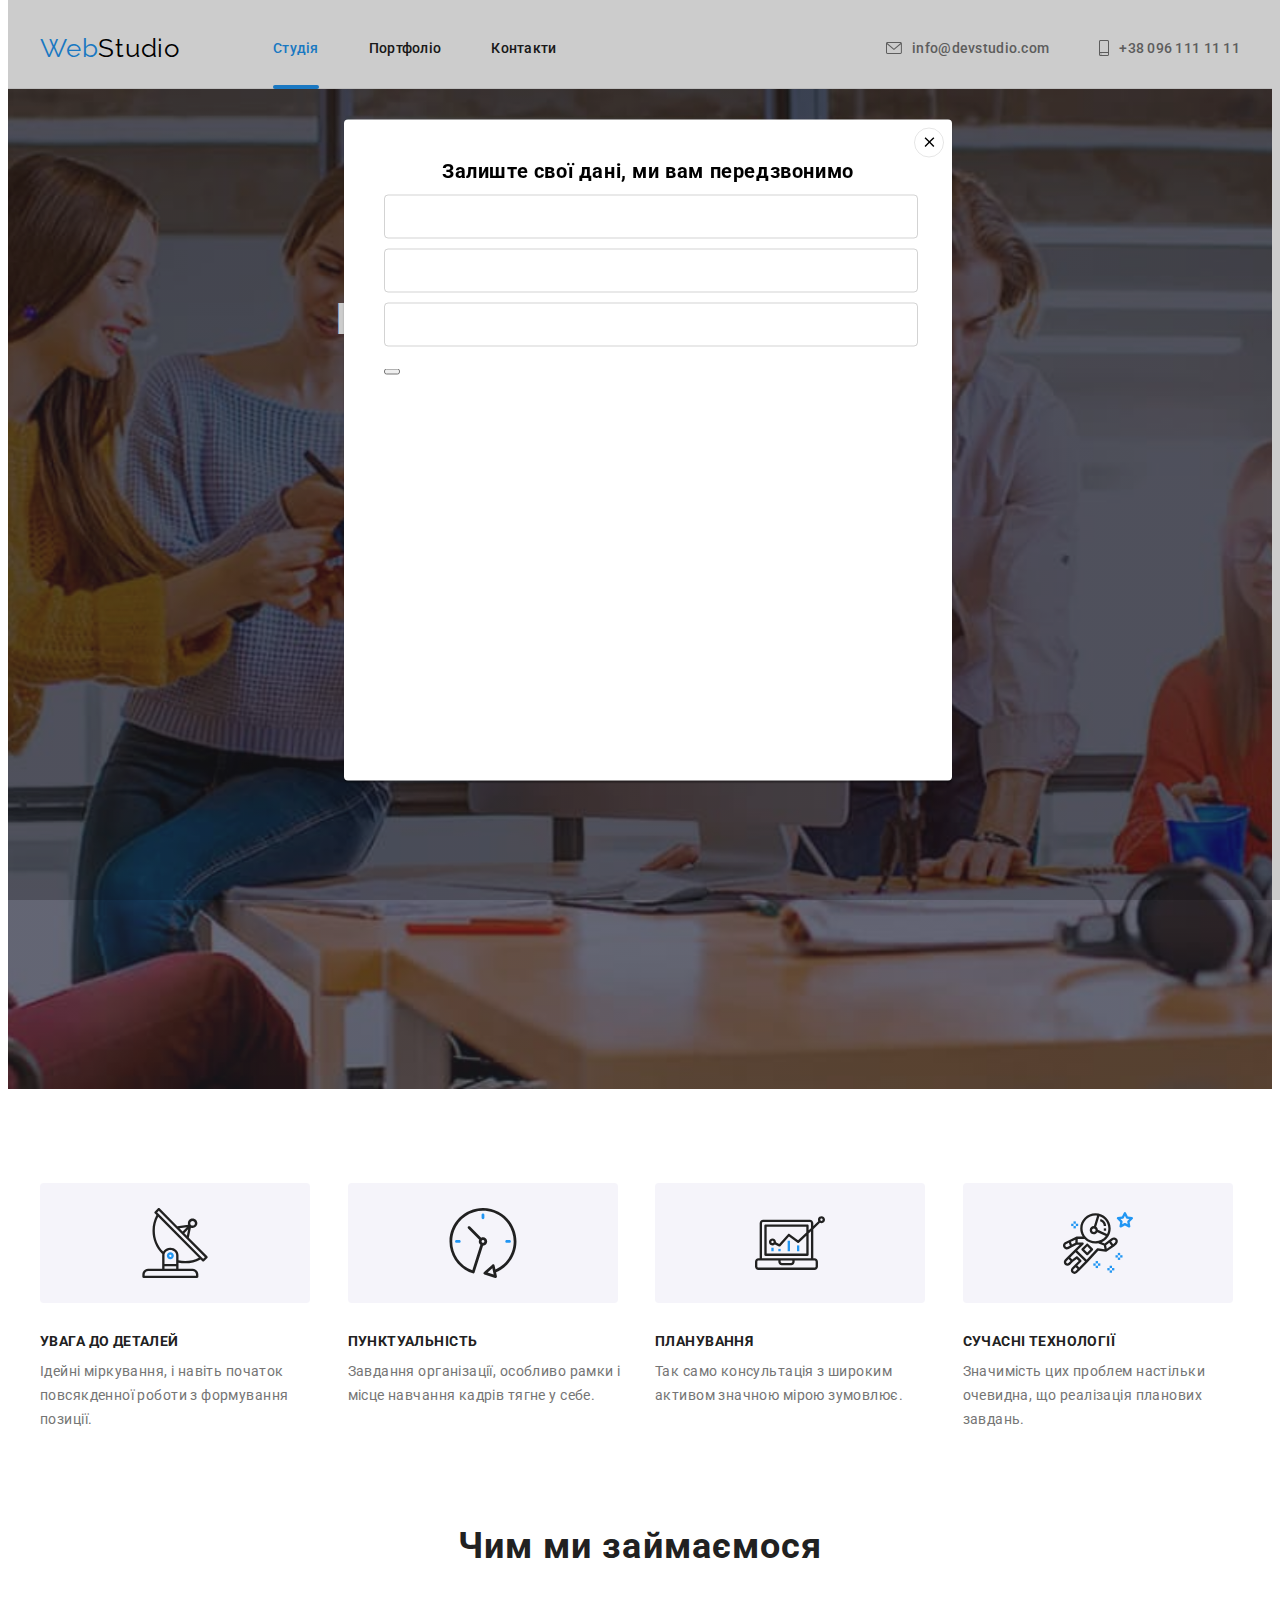
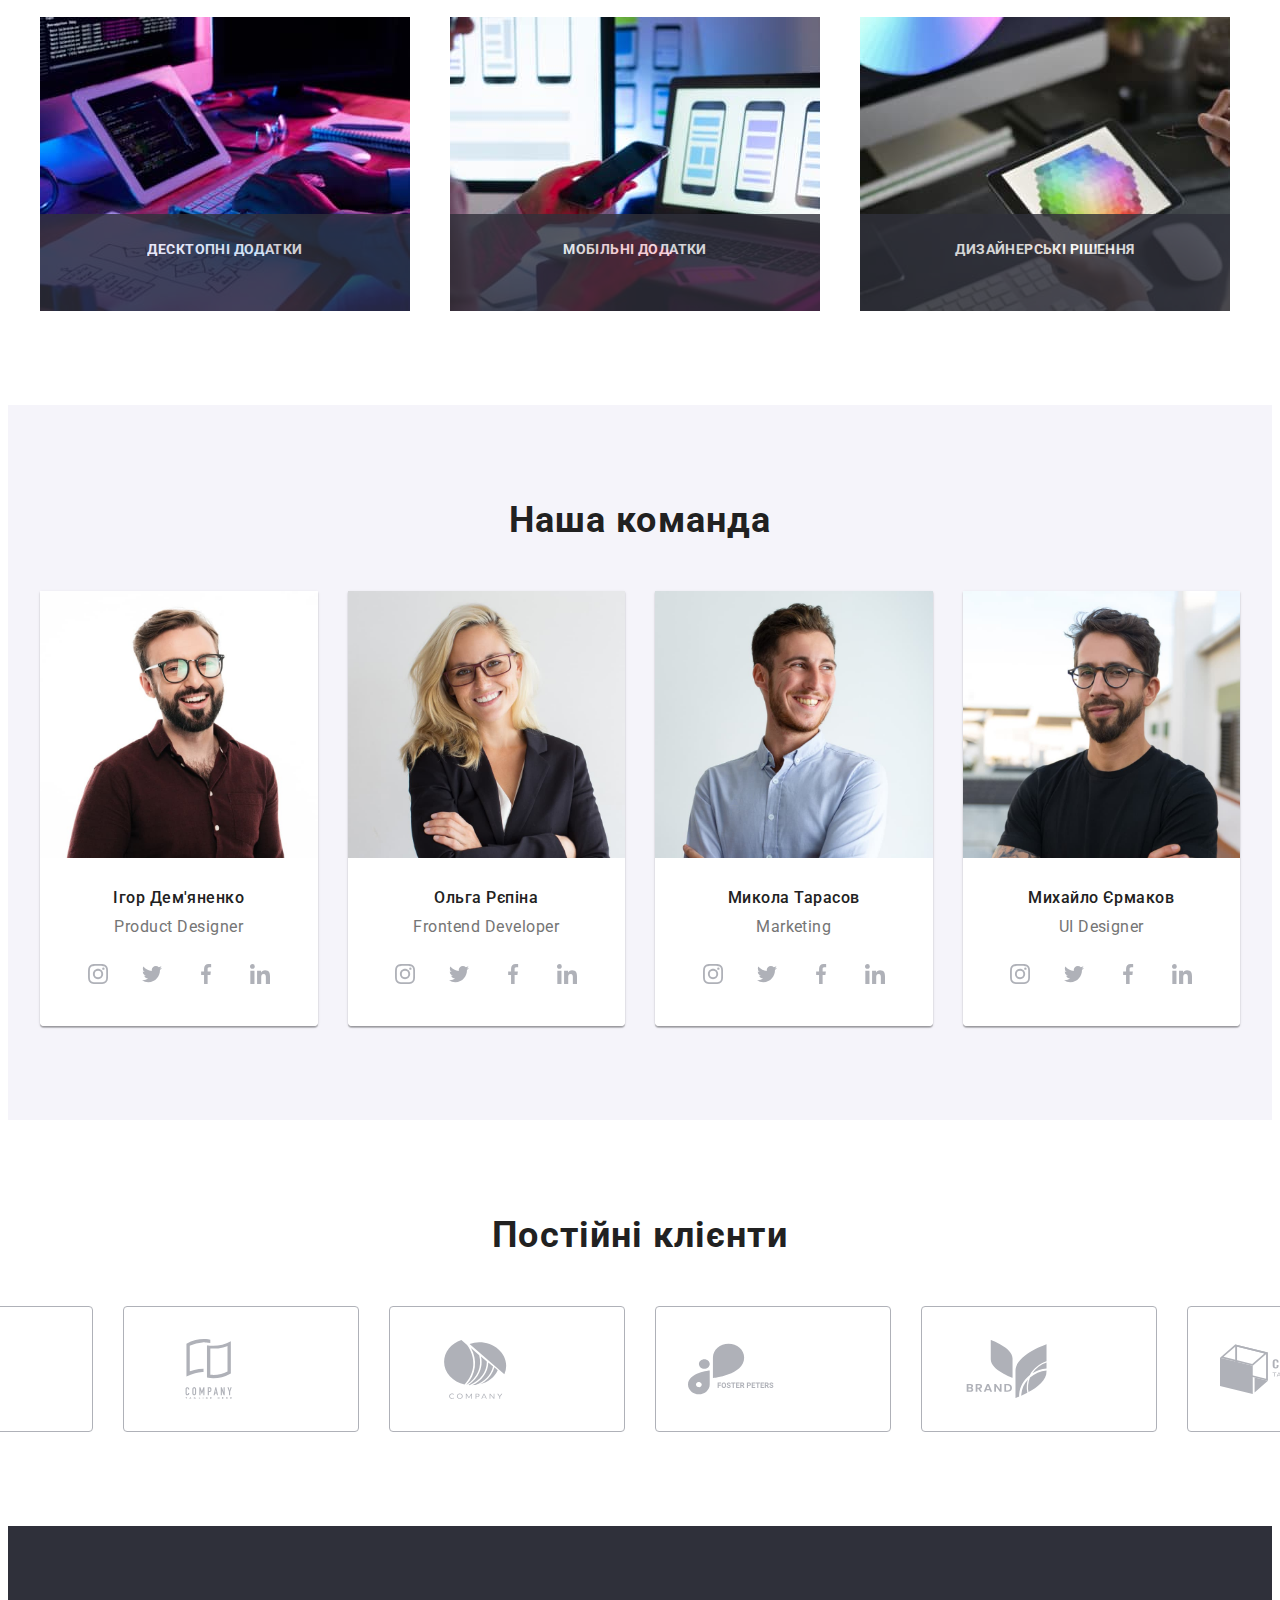
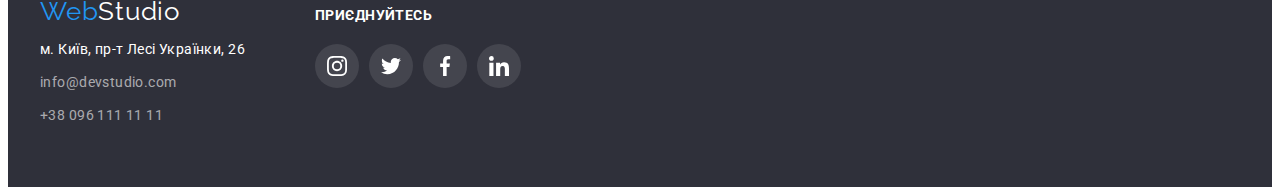
==== index.html @ 06d70146 "Додає іконки в icons.svg" ====
<!DOCTYPE html>
<html lang="uk">
<head>
    <meta charset="UTF-8">
    <meta http-equiv="X-UA-Compatible" content="IE=edge">
    <meta name="viewport" content="width=device-width, initial-scale=1.0">
    <title>goit-markup-hw-01</title>
    <link rel="preconnect" href="https://fonts.googleapis.com">
    <link rel="preconnect" href="https://fonts.gstatic.com" crossorigin>
    <link href="https://fonts.googleapis.com/css2?family=Raleway:wght@700&family=Roboto:wght@400;500;700;900&display=swap"
        rel="stylesheet">
    <link rel="stylesheet" href="https://cdnjs.cloudflare.com/ajax/libs/modern-normalize/1.1.0/modern-normalize.min.css"
        integrity="sha512-wpPYUAdjBVSE4KJnH1VR1HeZfpl1ub8YT/NKx4PuQ5NmX2tKuGu6U/JRp5y+Y8XG2tV+wKQpNHVUX03MfMFn9Q=="
        crossorigin="anonymous" referrerpolicy="no-referrer" />
    <link rel="stylesheet" href="./css/styles.css" />
</head>
<body>
    <header class="header">
        <div class="container header-container">
            <a href="./index.html" class="logo-link link"><span class="web">Web</span>Studio</a>
            <nav class="navigation">
                <ul class="header-nav ul">
                    <li class="header-nav-list">
                        <a href="./index.html" class="nav-link link current">Студія</a></li>
                    <li class="header-nav-list">
                        <a href="./portfolio.html" class="nav-link link ">Портфоліо</a></li>
                    <li class="header-nav-list">
                        <a href="#"class="nav-link link">Контакти</a></li>
                </ul>
            </nav>
                <ul class="header-contacts ul">
                    <li class="header-contacts-list">
                        <a href=" mailto:info@devstudio.com" class="header-mail link">
                            <svg class="icon-mail" width="16" height="12" >
                                <use href="./images/icons.svg#icon-envelope"></use>
                            </svg>
                        info@devstudio.com
                        </a>
                    </li>
                    <li class="header-contacts-list">
                        <a href=" tel:+380961111111" class="header-tel link">
                            <svg class="icon-tel" width="10" height="16">
                                <use href="./images/icons.svg#icon-smartphone"></use>
                            </svg>
                        +38 096 111 11 11
                        </a>
                    </li>
                </ul>
        </div>
    </header>
<main>
    <section class="section hero">
            <div class="container section-container">
                <h1 class="section-title">Ефективні рішення для <br/> вашого бізнесу</h1>
                <button type="button" class="section-btn btn" data-modal-open>Замовити послугу</button>
            </section>
    <section class="about section">
            <div class="container about-container">
                <ul class="about-list ul" >
                    <li  class="about-list-item icon-antena">
                        <h3 class="about-title">УВАГА ДО ДЕТАЛЕЙ</h3>
                        <p class="about-sutitle">Ідейні міркування, і навіть початок повсякденної роботи з формування позиції.</p>
                    </li>
                    <li class="about-list-item icon-clock"> 
                        <h3 class="about-title">ПУНКТУАЛЬНІСТЬ</h3>
                        <p class="about-sutitle">Завдання організації, особливо рамки і місце навчання кадрів тягне у себе.</p>
                    </li>
                    <li class="about-list-item icon-diagrama">
                        <h3 class="about-title">ПЛАНУВАННЯ</h3>
                        <p class="about-sutitle">Так само консультація з широким активом значною мірою зумовлює.</p>
                    </li>
                    <li class="about-list-item icon-astronaut">
                        <h3 class="about-title">СУЧАСНІ ТЕХНОЛОГІЇ</h3>
                        <p class="about-sutitle">Значимість цих проблем настільки очевидна, що реалізація планових завдань.</p>
                    </li>
                </ul>
            </div>
    </section>
    <section class="aside ">
        <div class="container aside-container">
            <h3 class="aside-title">Чим ми займаємося</h3>
            <ul class="aside-list ul">
                <li class="aside-list-item">
                     <div class="work-wrap">
                         <img src="./images/img1.jpg" alt="чоловік набирає код" width="370">
                         <p class="work-text">
                            Десктопні додатки
                         </p>
                     </div>
                </li>
                <li class="aside-list-item">
                    <div class="work-wrap">
                        <img src="./images/img2.jpg" alt="жінка тримає в руках телефон та працює на комп'ютері" width="370">
                        <p class="work-text">
                            Мобільні додатки
                        </p>
                    </div>
                </li>
                <li class="aside-list-item">
                    <div class="work-wrap">
                        <img src="./images/img3.jpg" alt="планшет на якому зображена діаграма" width="370">
                        <p class="work-text">
                            Дизайнерські рішення
                        </p>
                    </div>
                </li>
            </ul>
        </div>
    </section>
    <section class="team section">
        <div class="container team-container">
            <h2 class="aside-title">Наша команда</h2>
            <ul class="team-list ul">
                <li class="team-item">
                    <img src="./images/igor.jpg" alt="чоловік з бородою в окулярах" width="370">
                    <div class="team-project">
                        <h3 class="team-item-title">Ігор Дем'яненко</h3>
                        <p class="team-item-sutitle">Product Designer</p>
                        <ul class="team-social-list">
                            <li class="social-list-item">
                                <a class="social-list-link"  href="#">
                                    <svg class="team-social-icon" width="20" height="20">
                                        <use href="./images/icons.svg#icon-instagram-2"></use>
                                    </svg>
                                </a>
                            </li>
                            <li class="social-list-item">
                                <a class="social-list-link" href="#">
                                    <svg class="team-social-icon" width="20" height="20">
                                        <use href="./images/icons.svg#icon-twitter-1"></use>
                                    </svg>
                                </a>
                            </li>
                            <li class="social-list-item">
                                <a class="social-list-link" href="#">
                                    <svg class="team-social-icon" width="20" height="20">
                                        <use href="./images/icons.svg#icon-facebook-1"></use>
                                    </svg>
                                </a>
                            </li>
                            <li class="social-list-item">
                                <a class="social-list-link" href="#">
                                    <svg class="team-social-icon" width="20" height="20">
                                        <use href="./images/icons.svg#icon-linkedin-1"></use>
                                    </svg>
                                </a>
                            </li>
                        </ul>
                    </div>
                </li>
                <li class="team-item">
                    <img src="./images/olga.jpg" alt="жінка в окулярах" width="370">
                    <div class="team-project">
                        <h3 class="team-item-title">Ольга Рєпіна</h3>
                        <p class="team-item-sutitle">Frontend Developer</p>
                        <ul class="team-social-list">
                            <li class="social-list-item">
                                <a class="social-list-link" href="#">
                                    <svg class="team-social-icon" width="20" height="20">
                                        <use href="./images/icons.svg#icon-instagram-2"></use>
                                    </svg>
                                </a>
                            </li>
                            <li class="social-list-item">
                                <a class="social-list-link" href="#">
                                    <svg class="team-social-icon" width="20" height="20">
                                        <use href="./images/icons.svg#icon-twitter-1"></use>
                                    </svg>
                                </a>
                            </li>
                            <li class="social-list-item">
                                <a class="social-list-link" href="#">
                                    <svg class="team-social-icon" width="20" height="20">
                                        <use href="./images/icons.svg#icon-facebook-1"></use>
                                    </svg>
                                </a>
                            </li>
                            <li class="social-list-item">
                                <a class="social-list-link" href="#">
                                    <svg class="team-social-icon" width="20" height="20">
                                        <use href="./images/icons.svg#icon-linkedin-1"></use>
                                    </svg>
                                </a>
                            </li>
                        </ul>
                    </div>
                </li>
                <li class="team-item">
                    <img src="./images/mykola.jpg" alt="чоловік в світлій рубашці" width="370">
                    <div class="team-project">
                        <h3 class="team-item-title">Микола Тарасов</h3>
                        <p class="team-item-sutitle">Marketing</p>
                        <ul class="team-social-list">
                            <li class="social-list-item">
                                <a class="social-list-link" href="#">
                                    <svg class="team-social-icon" width="20" height="20">
                                        <use href="./images/icons.svg#icon-instagram-2"></use>
                                    </svg>
                                </a>
                            </li>
                            <li class="social-list-item">
                                <a class="social-list-link" href="#">
                                    <svg class="team-social-icon" width="20" height="20">
                                        <use href="./images/icons.svg#icon-twitter-1"></use>
                                    </svg>
                                </a>
                            </li>
                            <li class="social-list-item">
                                <a class="social-list-link" href="#">
                                    <svg class="team-social-icon" width="20" height="20">
                                        <use href="./images/icons.svg#icon-facebook-1"></use>
                                    </svg>
                                </a>
                            </li>
                            <li class="social-list-item">
                                <a class="social-list-link" href="#">
                                    <svg class="team-social-icon" width="20" height="20">
                                        <use href="./images/icons.svg#icon-linkedin-1"></use>
                                    </svg>
                                </a>
                            </li>
                        </ul>
                    </div>
                </li>
                <li class="team-item">
                    <img src="./images/myhailo.jpg" alt="чоловік в темній футболціз бородою в окулярах" width="370">
                    <div class="team-project">
                        <h3 class="team-item-title">Михайло Єрмаков</h3>
                        <p class="team-item-sutitle">UI Designer</p>
                        <ul class="team-social-list">
                            <li class="social-list-item">
                                <a class="social-list-link" href="#">
                                    <svg class="team-social-icon" width="20" height="20">
                                        <use href="./images/icons.svg#icon-instagram-2"></use>
                                    </svg>
                                </a>
                            </li>
                            <li class="social-list-item">
                                <a class="social-list-link" href="#">
                                    <svg class="team-social-icon" width="20" height="20">
                                        <use href="./images/icons.svg#icon-twitter-1"></use>
                                    </svg>
                                </a>
                            </li>
                            <li class="social-list-item">
                                <a class="social-list-link" href="#">
                                    <svg class="team-social-icon" width="20" height="20">
                                        <use href="./images/icons.svg#icon-facebook-1"></use>
                                    </svg>
                                </a>
                            </li>
                            <li class="social-list-item">
                                <a class="social-list-link" href="#">
                                    <svg class="team-social-icon" width="20" height="20">
                                        <use href="./images/icons.svg#icon-linkedin-1"></use>
                                    </svg>
                                </a>
                            </li>
                        </ul>
                    </div>
                </li>
            </ul>
        </div>
    </section>
    <section class="clients section">
        <div class="container clients-container">
            <h2 class="clients-title aside-title">Постійні клієнти</h2>
            <ul class="clients-list ul">
                <li class="clients-list-item">
                    <a class="clients-link" href="#">
                        <svg class="clients-icon" width="106" height="60">
                            <use href="./images/icons.svg#icon-client1"></use>
                        </svg>
                    </a>
                </li>
                <li class="clients-list-item">
                    <a class="clients-link" href="#">
                        <svg class="clients-icon" width="106" height="60">
                            <use href="./images/icons.svg#icon-client2"></use>
                        </svg>
                    </a>
                </li>
                <li class="clients-list-item">
                    <a class="clients-link" href="#">
                        <svg class="clients-icon" width="106" height="60">
                            <use href="./images/icons.svg#icon-client3"></use>
                        </svg>
                    </a>
                </li>
                <li class="clients-list-item">
                    <a class="clients-link" href="#">
                        <svg class="clients-icon" width="106" height="60">
                            <use href="./images/icons.svg#icon-client4"></use>
                        </svg>
                    </a>
                </li>
                <li class="clients-list-item">
                    <a class="clients-link" href="#">
                        <svg class="clients-icon" width="106" height="60">
                            <use href="./images/icons.svg#icon-client5"></use>
                        </svg>
                    </a>
                </li>
                <li class="clients-list-item">
                    <a class="clients-link" href="#">
                        <svg class="clients-icon" width="106" height="60">
                            <use href="./images/icons.svg#icon-client6"></use>
                        </svg>
                    </a>
                </li>
            </ul>
        </div>
    </section>
    </main>
    <footer class="footer ">
        <div class="container">
            <div class="footer-container">
                <a href="./index.html" class="logo-footer-link link"><span class="web">Web</span>Studio</a>
                    <address class="address">
                        <ul class="address-list ul">
                            <li class="address-list-item">
                                <a class="address-link link" href="https://goo.gl/maps/7Ttrmz1NtePC2R1u5" target="_blank" rel="nooper noreffere">м. Київ, пр-т Лесі Українки, 26</a>
                            </li>
                            <li class="address-list-item">
                                <a class="contact-link link" href="mailto:info@devstudio.com">info@devstudio.com</a>
                            </li>
                            <li class="address-list-item">
                                <a class="contact-link link" href="tel:+380961111111">+38 096 111 11 11</a>
                            </li>
                        </ul> 
                    </address> 
            </div>
            <div class="footer-social-container">
                <span class="footer-title">ПРИЄДНУЙТЕСЬ</span>
                <ul class="footer-social-list">
                    <li class="footer-list-item">
                        <a class="footer-social-link" href="#">
                            <svg class="team-social-icon" width="20" height="20">
                                <use href="./images/icons.svg#icon-instagram-2"></use>
                            </svg>
                        </a>
                    </li>
                    <li class="footer-list-item">
                        <a class="footer-social-link" href="#">
                            <svg class="team-social-icon" width="20" height="20">
                                <use href="./images/icons.svg#icon-twitter-1"></use>
                            </svg>
                        </a>
                    </li>
                    <li class="footer-list-item">
                        <a class="footer-social-link" href="#">
                            <svg class="team-social-icon" width="20" height="20">
                                <use href="./images/icons.svg#icon-facebook-1"></use>
                            </svg>
                        </a>
                    </li>
                    <li class="footer-list-item">
                        <a class="footer-social-link" href="#">
                            <svg class="team-social-icon" width="20" height="20">
                                <use href="./images/icons.svg#icon-linkedin-1"></use>
                            </svg>
                        </a>
                    </li>
                </ul>
            </div>
        </div>
    </footer>
    <div class="backdrop "  data-modal>
        <div class="modal"> 
            <button type="button" class="close-dtn btn" data-modal-close>
                <svg class="close-icon" width="18" height="18">
                    <use href="./images/icons.svg#icon-close-black-18dp"></use>
                </svg>
            </button>
            <p class="modal-title">Залиште свої дані, ми вам передзвонимо</p>
            <form action="#" class="modal-form" >
                <input type="text" class="modal-input"/>
                <input type="text" class="modal-input"/>
                <input type="text" class="modal-input"/>
                <button type="submit" ></button>
            </form>
        </div>
    </div>
    <script src="./js/modal.js"></script>
</body>
</html>
---- css/styles.css ----
body{
    font-family: 'Raleway', sans-serif;
    font-family: 'Roboto', sans-serif;
    background-color: var(--white);
    color: var(--main-text-color);
}
:root { 
--main-text-color: #212121;
--secondary-text-color: #757575;
--accent: #2196F3;
--btn-hover:#188CE8;
--white: #ffffff; 
--black: #000000;
--team-section-color:#F5F4FA;
--section-color: #2F303A;
--btn-color: #F5F4FA;
--footer-background-color:#2F303A;
--border-project-color: #EEEEEE;
--border-header:#ECECEC;
--soc-link-team: #AFB1B8;
--aside-bck-color: #2F303A;
--time: 250ms;
--cubic:cubic-bezier(0.4, 0, 0.2, 1);
}

h1,
h2,
h3,
h4,
h5,
h6, 
p{
  margin: 0;
}

ul{
  list-style: none;
  margin: 0;
  padding: 0;
}

address{
  font-style: normal;
}

.container {
width: 1200px;
padding-left: 15px;
padding-right: 15px;
margin: 0 auto;
}

img {
  display: block;
  max-width: 100%;
  height: auto;
}

.section {
  padding: 94px 0;
}

/* studio styles */
/* ------------------------header styles------------------------------ */

.header{
background: var(--white);
border-bottom: 1px solid var(--border-header);
}

.logo-link{
font-family: Raleway;
color: var(--black);
font-size: 26px;
line-height: calc(31/26);
letter-spacing: 0.03em;
margin-right: 93px;
}

.web{
  color: var(--accent);
}

.link{
  text-decoration: none;
}

.btn{
  cursor: pointer;
  font-family: inherit;
  display: block;
  margin: auto;
} 

.header-container{
  display: flex;
  align-items: center;
  height: 80px; 
}

.navigation{
  margin-right: auto;
}


.nav-link.current{
  color: var(--accent);
}

.header-nav, .header-contacts {
  left: 0px;
  top: 0px;
  display: flex;
  gap: 50px;
}

.nav-link  {
  font-weight: 500;
  font-size: 14px;
  line-height: calc(16/14);
  letter-spacing: 0.02em;
  color: var(--main-text-colo);
  position: relative;
  display: block;
  padding: 32px 0;
}

.nav-link.current.link::after{
  display: block;
  content:'';
  position: absolute;
  bottom: -1px;
  left: 0;
  width: 100%;
  height: 4px;
  background-color: var(--accent);
  border-radius: 2px;
}

.header-mail, .header-tel {
  font-weight: 500;
  font-size: 14px;
  line-height: calc(16/14);
  letter-spacing: 0.02em;
  color: var(--secondary-text-color);
  display: flex;
  padding-top: 32px;
  padding-bottom: 32px;
  align-items: center;
  gap: 10px;
  transition: color var(--time) var(--cubic);
}

.icon-mail, .icon-tel{
  fill: currentColor;
}

.nav-link:hover,
.nav-link:focus, 
.header-mail:hover, 
.header-mail:focus, 
.header-tel:hover, 
.header-tel:focus {
  color: var(--accent);
}

/* ------------------------hero styles------------------------------ */


.hero{
height: 600px;
background-color: var(--section-color);
background-image: linear-gradient(
  rgba(47, 48, 58, 0.4),
  rgba(47, 48, 58, 0.4)), 
  url('../images/hero.jpg');
background-repeat: no-repeat;
background-color: #C4C4C4;
background-position: center;
text-align: center;
padding-top: 200px;
padding-bottom: 200px; 
background-size: cover;
max-width: 1600px;
margin-left: auto;
margin-right: auto;
}

.section-title {
  width: 696px;
  margin: 0 auto 30px auto;
  margin-bottom: 30px;
  font-weight: 900;
  font-size: 44px;
  line-height: calc(60/44);
  text-align: center;
  letter-spacing: 0.06em;
  text-transform: uppercase;
  color: var(--white);  
}

.section-btn {
  font-weight: 700;
  font-size: 16px;
  line-height: calc(30/16);
  align-items: center;
  text-align: center;
  letter-spacing: 0.06em;
  background-color: var(--accent);
  border-radius: 4px;
  border: none;
  color: var(--black);
  margin-top: 30px;
  padding: 10px 29px;
  box-shadow: 0px 4px 4px rgba(0, 0, 0, 0.15);
  transition: color var(--time) var(--cubic),
  background-color var(--time) var(--cubic);
}

.section-btn:hover,
.section-btn:focus{
  background-color: var(--btn-hover);
  color: var(--white);
}
/* ------------------------about styles------------------------------ */

.about-container{
  display: flex;
}

.about{
  padding: 94px 0;
}

.about-list{
  display: flex;
  gap: 30px;
}

.about-list-item{
  flex-basis: calc((100% - 90px) / 4);
}

.about-list-item::before{
  display: block;
  content: "";
  width: 270px;
  height: 120px;
  background-size: 70px 70px;
  background-repeat: no-repeat;
  background-position: center;
  background-color: #F5F4FA;
  margin-bottom: 30px;
  border-radius: 4px;
}

.icon-antena::before{
  background-image: url(../images/antena.svg);
}

.icon-clock::before{
  background-image: url(../images/clock.svg);
}

.icon-diagrama::before{
  background-image: url(../images/diagram.svg);
}

.icon-astronaut::before{
  background-image: url(../images/astronaut.svg);
}

.about-title {
  font-size: 14px;
  line-height: calc(16/14);
  letter-spacing: 0.03em;
  text-transform: uppercase;
  color: var(--main-text-color);
  margin-bottom: 10px;
}

.about-sutitle {
  font-size: 14px;
  line-height: calc(24/14);
  letter-spacing: 0.03em;
  color: var(--secondary-text-color);
}

/* ------------------------aside styles------------------------------ */


.aside{
  padding-bottom: 94px;
}

.aside-list{
  display: flex;
  gap: 30px;
}

.aside-list-item{
flex-basis: calc((100% - 30px) / 3);
}

.aside-title {
  font-size: 36px;
  line-height: calc(42/36);
  text-align: center;
  letter-spacing: 0.03em;
  color: var(--main-text-color);
  margin-bottom: 50px;
}

.work-wrap {
  position: relative;
}

.work-text {
font-weight: 700;
font-size: 14px;
line-height: calc(16/14);
text-align: center;
letter-spacing: 0.03em;
text-transform: uppercase;
color: var(--white);
padding-top: 27px;
position: absolute;
position: absolute;
bottom: 0;
left: 0;
width: 370px;
height: 70px;
background-color: var(--aside-bck-color);
opacity: 0.8;
margin: 0;
}

/* ------------------------team styles------------------------------ */

.team {
  background: var(--team-section-color);
}

.team-list{
  display: flex;
  gap: 30px;
}

.team-item{
  flex-basis: calc((100% - 90px) / 4);
  box-shadow: 0px 1px 3px rgba(0, 0, 0, 0.12), 0px 1px 1px rgba(0, 0, 0, 0.14), 0px 2px 1px rgba(0, 0, 0, 0.2);
    border-radius: 0px 0px 4px 4px;
}

.team-project{
  background: var(--white);
  /* box-shadow: 0px 1px 3px rgba(0, 0, 0, 0.12), 0px 1px 1px rgba(0, 0, 0, 0.14), 0px 2px 1px rgba(0, 0, 0, 0.2); */
  border-radius: 0px 0px 4px 4px;
  padding-top: 30px;
  padding-bottom: 30px;
}

.team-item-title {
  font-weight: 500;
  font-size: 16px;
  line-height: calc(19/16);
  text-align: center;
  letter-spacing: 0.03em;
  color: var(--main-text-color);
  margin-bottom: 10px;
}

.team-item-sutitle {
  font-size: 16px;
  line-height: calc(19/16);
  text-align: center;
  letter-spacing: 0.03em;
  color: var(--secondary-text-color);
  margin-bottom: 16px;
}

.team-social-list{
  display: flex;
  justify-content: center;
  gap: 10px;
}

.social-list-item{
  width: 44px;
  height: 44px;
}

.social-list-link{
  display: flex;
  width: 100%;
  height: 100%;
  background-color: var(--white);
  border-radius: 50%;
  align-items: center;
  justify-content: center;
  text-decoration: none;
  color: inherit;
  color: var(--soc-link-team);
  transition: border-color var(--time) var(--cubic),
    color var(--time) var(--cubic);
}

.team-social-icon{
  fill: currentColor; 

}

.social-list-link:hover,
.social-list-link:focus{
  cursor: pointer;
  background-color: var(--accent);
  color: var(--white);
}

/* ------------------------clients styles------------------------------ */


.clients-list {
display: flex;
gap: 30px;
justify-content: center;
}

.clients-list-item {
  flex-basis: calc((100% - 30px) / 6);
}

.clients-link {
  display: flex;
  align-items: center;
  color: #AFB1B8;
  width: 170px;
  height: 92px;
  border: 1px solid #AFB1B8;
  border-radius: 4px;
  padding: 16px 32px;
  transition: border-color var(--time) var(--cubic),
      fill var(--time) var(--cubic);
}

.clients-icon {
  fill: currentColor;
}

.clients-link:hover,
.clients-link:focus{
  border-color: var(--accent);
  color: var(--accent);
}


/* ------------------------footer styles------------------------------ */



.footer {
  background: var(--footer-background-color);
  background: var(--section-color);
  margin: 0 auto;
  padding-top: 60px;
  padding-bottom: 60px;
}

.logo-footer-link{
  font-family: Raleway;
  font-size: 26px;
  line-height: calc(31/16);
  letter-spacing: 0.03em;
  color: var(--white);
  margin-top: 10px;   
  margin-bottom: 20px;
} 


.address-list-item:not(:last-child) {
  margin-bottom: 9px;
}

.address-link{
  font-style: normal;
  font-size: 14px;
  line-height: calc(24/14);
  letter-spacing: 0.03em;
  color: var(--white);
  transition: 
      background-color var(--time) var(--cubic);
}

.contact-link {
  font-size: 14px;
  line-height: calc(24/14);
  letter-spacing: 0.03em;
  color: rgba(255, 255, 255, 0.6);
  font-style: normal;
  transition: background-color var(--time) var(--cubic);
}

.address-link:hover, 
.address-link:focus,
.contact-link:hover,
.contact-link:focus{
  color: var(--accent);
}

.footer .container{
  display: flex;
  align-items: baseline;
}

.footer-social-container{
  margin-left: 70px;
  margin-top: 72;
}

.part-footer {
  display: flex;
}

.footer-title{
  font-weight: 700;
  font-size: 14px;
  line-height: calc(16/14);
  letter-spacing: 0.03em;
  text-transform: uppercase;
  color: var(--white);
  margin-bottom: 20px;
}

.footer-social-list{
  display: flex;
  align-items: center;
  gap: 10px;
  margin-top: 20px;
}

.footer-list-item {
  width: 44px;
  height: 44px;
}

.footer-social-link {
  display: flex;
  width: 100%;
  height: 100%;
  border-radius: 50%;
  background: rgba(255, 255, 255, 0.1);
  align-items: center;
  color: var(--white);
  justify-content: center;
  text-decoration: none;
  transition:
      background-color var(--time) var(--cubic);
}

.team-social-icon {
  fill: currentColor;
}

.footer-social-link:hover,
.footer-social-link:focus{
  background-color: var(--accent);
}

/* profile styles */
/* ------------------------ styles------------------------------ */

.profile{
padding-top: 94px;
padding-bottom: 94px;
margin: 0;
}

.profile-list{
display: flex;
flex-wrap: wrap;
gap: 8px;
padding-bottom: 50px;
align-items: center;
justify-content: center;
}


.visually-hidden {
  position: absolute;
  width: 1px;
  height: 1px;
  margin: -1px;
  border: 0;
  padding: 0;
  white-space: nowrap;
  clip-path: inset(100%);
  clip: rect(0 0 0 0);
  overflow: hidden;
}

.btn-portfolio {
  font-family: inherit;
  font-style: normal;
  font-weight: 500;
  font-size: 16px;
  line-height: calc(26/16);
  text-align: center;
  letter-spacing: 0.03em;
  color: var(--main-text-color);
  background: var(--btn-color);
  border-radius: 4px;
  border: none;
  cursor: pointer;
  padding: 6px 22px;
  transition: color var(--time) var(--cubic),
  box-shadow var(--time) var(--cubic),
  background-color var(--time) var(--cubic);
}

.btn-portfolio.current{
  background-color: var(--accent);
  color: var(--white);
  box-shadow: 0px 3px 1px rgba(0, 0, 0, 0.1), 0px 1px 2px rgba(0, 0, 0, 0.08), 0px 2px 2px rgba(0, 0, 0, 0.12);
}

.btn-portfolio:hover,
.btn-portfolio:focus{
  background: var(--accent);
  color: var(--btn-color);
  box-shadow: 0px 3px 1px rgba(0, 0, 0, 0.1), 0px 1px 2px rgba(0, 0, 0, 0.08), 0px 2px 2px rgba(0, 0, 0, 0.12);
}

.work-link{
box-shadow: 0px 1px 1px rgba(0, 0, 0, 0.12), 0px 4px 4px rgba(0, 0, 0, 0.06), 1px 4px 6px rgba(0, 0, 0, 0.16);
text-decoration: none;
}  

.work-overlay {
  position: relative;
  overflow: hidden;
}

.work-overlay-text {
font-weight: 400;
font-size: 18px;
line-height: calc(28/18);
letter-spacing: 0.03em;
color: var(--white);
position: absolute;
top: 0;
left: 0;
transform: translateY(100%);
transition: transform var(--time) var(--cubic),
opacity var(--time) var(--cubic);
width: 100%;
height: 100%;
padding-top: 63px;
padding-right: 24px;
padding-bottom: 63px;
padding-left: 24px;
margin: 0;
opacity: 0;
background-color: rgba(33, 150, 243, 0.9);
}

.work-link:hover .work-overlay-text {
  transform: translateY(0);
  opacity: 1;
}

/* ------------------------content styles------------------------------ */

.profile{
  padding-bottom: 67px;
}

.content-title {
  font-style: normal;
  font-size: 18px;
  line-height: calc(36/18);
  letter-spacing: 0.06em;
  color: var(--main-text-color);
  margin-bottom: 4px;
}

.content {
  display: flex;
  flex-wrap: wrap;
  gap: 30px;
}

.content-item{
flex-basis: calc((100% - 60px) / 3);
border-bottom: 1px solid var(--border-project-color);
padding: 0;
margin: 0;
transition: box-shadow var(--time) var(--cubic),
background-color var(--time) var(--cubic);
}

.project{
  padding: 20px 24px;
  border: 1px solid var(--border-project-color);
  border-top: 0;
}

.content-subtitle{
  font-size: 16px;
  line-height: calc(30/16);
  letter-spacing: 0.03em;
  color: var(--secondary-text-color);
}

.content-item:hover,
.content-item:focus{
  box-shadow: 0px 1px 1px rgba(0, 0, 0, 0.12), 0px 4px 4px rgba(0, 0, 0, 0.06), 1px 4px 6px rgba(0, 0, 0, 0.16);
}

.backdrop{
  position: fixed;
  width: 100%;
  height: 100%;
  background: rgba(0, 0, 0, 0.2);
  top: 0;
  transition: opacity 1000ms var(--cubic), visibility 1000ms var(--cubic);
}

/* ------------------------modal styles------------------------------ */

.modal{
  width: 528px;
  min-height: 581px;
  background: var(--white);
  box-shadow: 0px 1px 3px rgba(0, 0, 0, 0.12), 0px 1px 1px rgba(0, 0, 0, 0.14), 0px 2px 1px rgba(0, 0, 0, 0.2);
  border-radius: 4px;
  transform: translate(-50%, -50%) scaleX(1);
  top: 50%;
  left: 50%;
  position: absolute;
  transition: transform 1000ms var(--cubic);
  padding: 40px;
}

.backdrop.is-hidden .modal{
  transform: translate(-50%, -50%) scaleX(1.5);
}

.close-dtn{
box-sizing: border-box;
width: 30px;
height: 30px;
background: var(--white);
border: 1px solid rgba(0, 0, 0, 0.1);
border-radius: 50%;
display: flex;
align-items: center;
justify-content: center;
background-color: transparent;
position: absolute;
right: 8px;
top: 8px;
}

.close-icon{
  fill: currentColor;
}

.close-dtn:hover,
.close-dtn:focus{
  color: var(--accent)
}

.is-hidden{
  opacity: 0;
  visibility: hidden;
  pointer-events: none;
}

.modal-title{
    font-weight: 700;
    font-size: 20px;
    line-height: calc(23/20);
    text-align: center;
    letter-spacing: 0.03em;
    color: var(--black); 
    margin-bottom: 12px;
}

.modal-input{
  width: 100%;
  height: 40px;
  border: 1px solid rgba(33, 33, 33, 0.2);
  border-radius: 4px;
  display: block;
  margin-bottom: 10px;
  background-color: transparent;
}
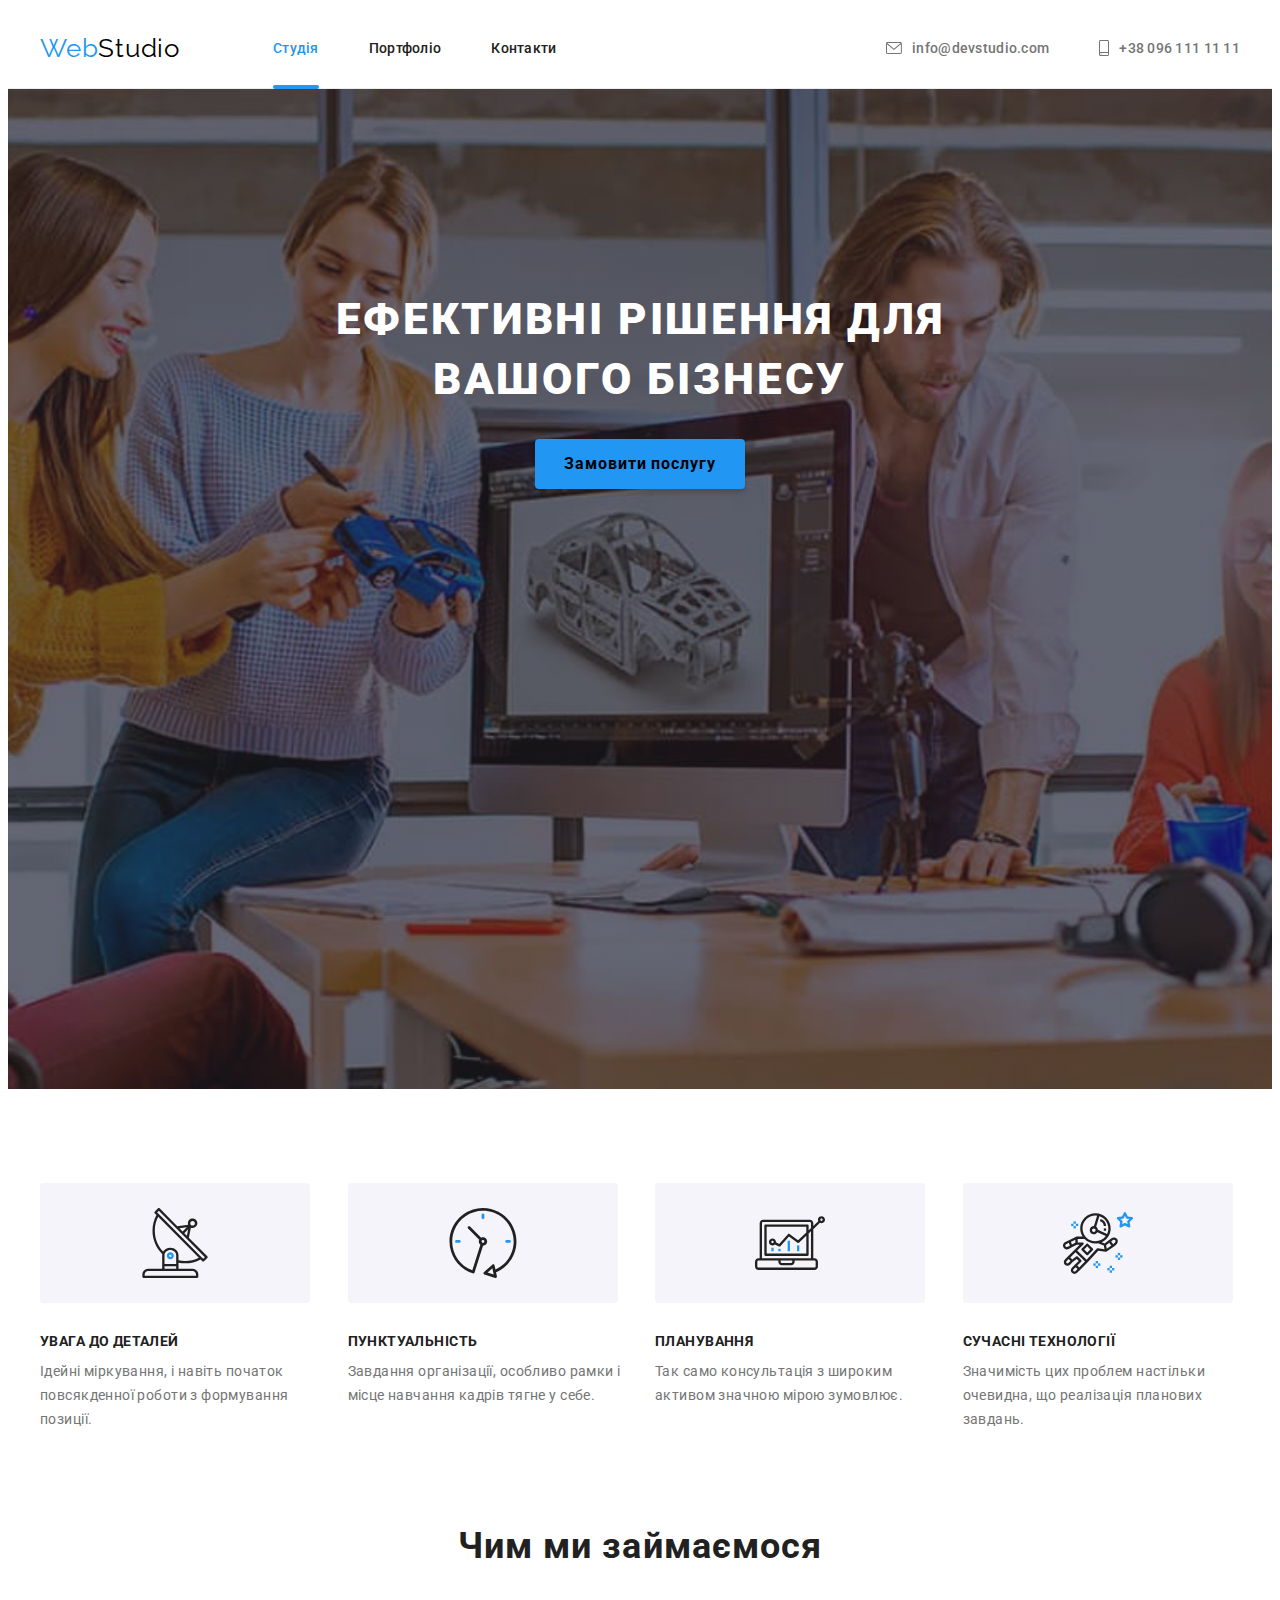
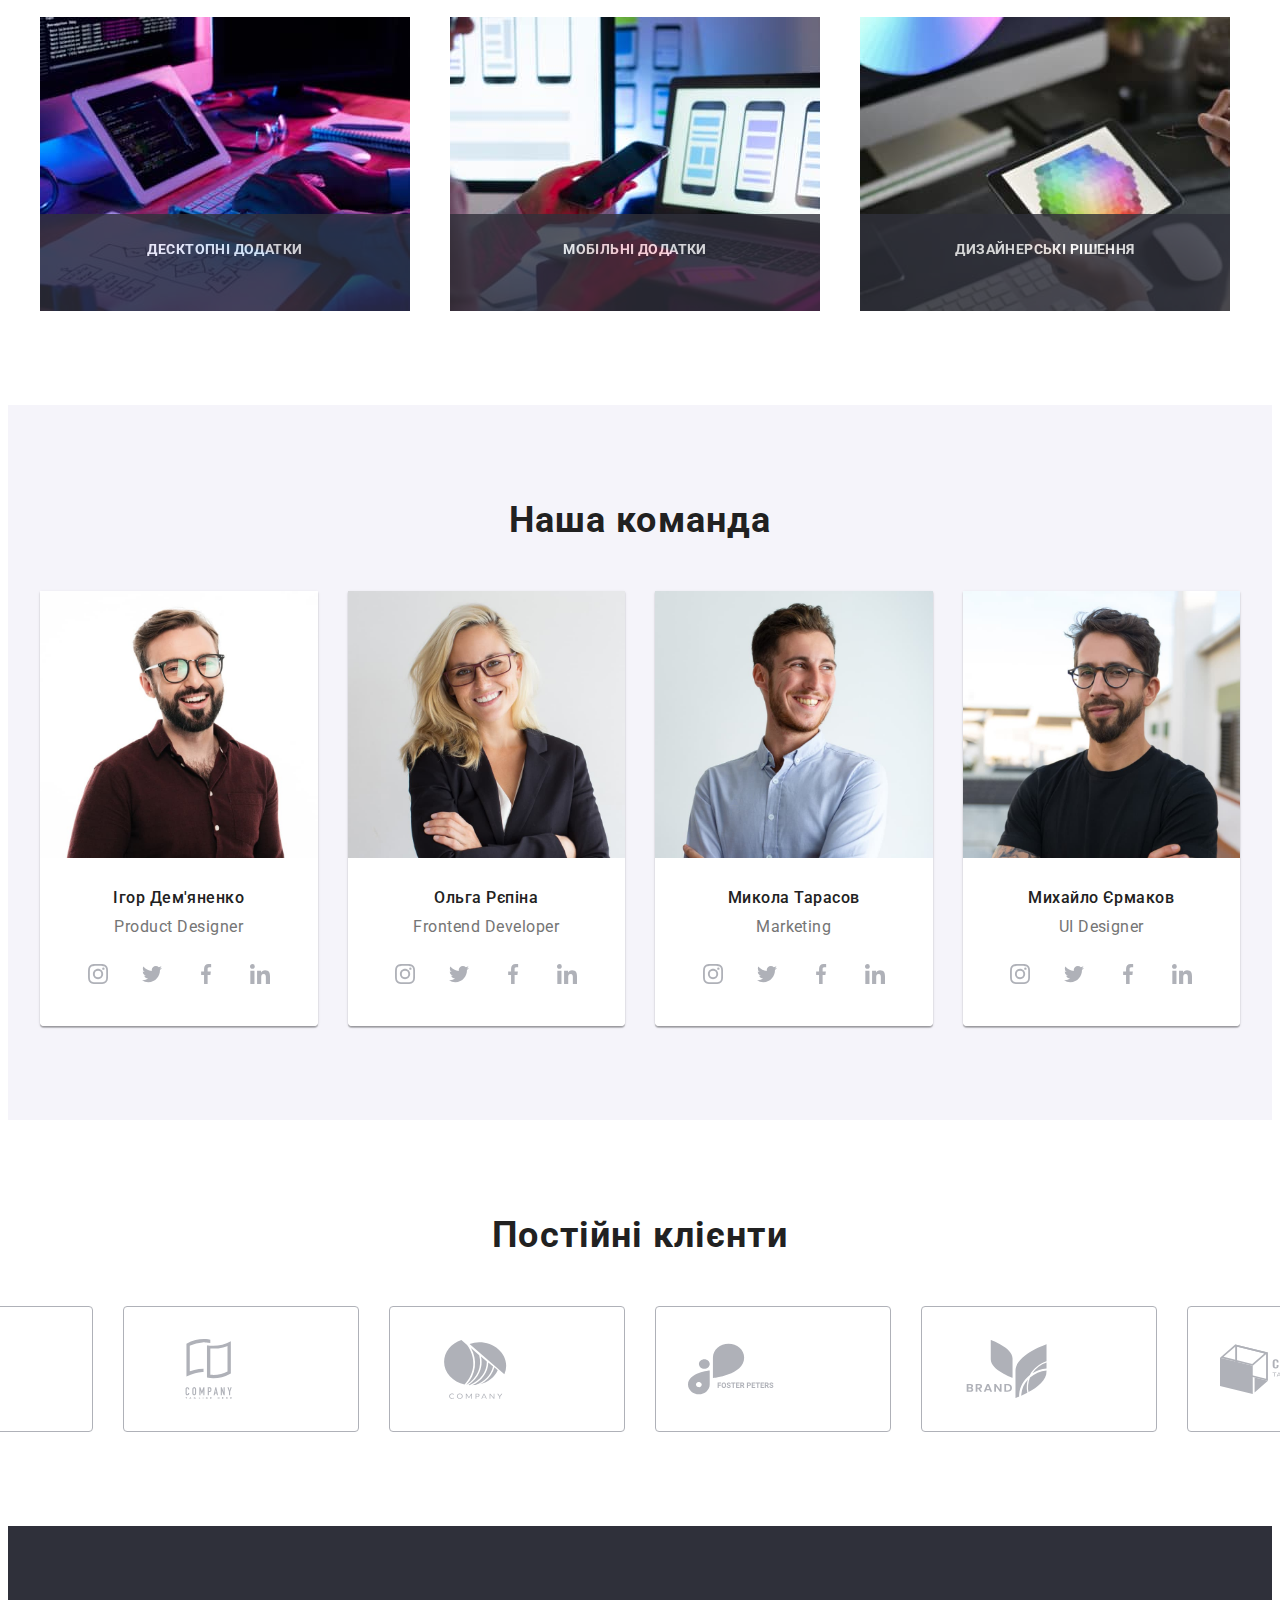
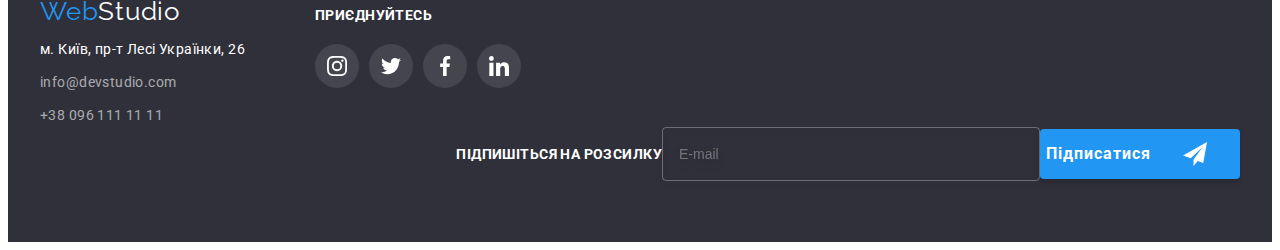
==== commit 707414cf: "Підписатись футор" ====
--- a/index.html
+++ b/index.html
@@ -364,8 +364,26 @@
                 </ul>
             </div>
         </div>
+        <div class="footer-subscribe container">
+            <p class="footer-title">ПІДПИШІТЬСЯ НА РОЗСИЛКУ</p>
+            <form action="#" class="subscribe-form"></form>
+            <label for="user-email"></label>
+            <input 
+                type="email" 
+                name="user-email" 
+                class="footer-input" 
+                required id="user-email" 
+                placeholder="E-mail" 
+            />
+            <div class="subscribe-wrap">
+                <button type="button" class="subscribe btn">Підписатися</button>
+                <svg class="subscribe-icon" width="24" height="24">
+                    <use href="./images/icons.svg#icon-send"></use>
+                </svg>
+            </div>
+        </div>
     </footer>
-    <div class="backdrop "  data-modal>
+    <div class="backdrop is-hidden"  data-modal>
         <div class="modal"> 
             <button type="button" class="close-dtn btn" data-modal-close>
                 <svg class="close-icon" width="18" height="18">
@@ -374,10 +392,63 @@
             </button>
             <p class="modal-title">Залиште свої дані, ми вам передзвонимо</p>
             <form action="#" class="modal-form" >
-                <input type="text" class="modal-input"/>
-                <input type="text" class="modal-input"/>
-                <input type="text" class="modal-input"/>
-                <button type="submit" ></button>
+                <div class="modal-label">
+                    <label class="label-title" for="user-name">Ім'я</label>
+                   <div class="input-wrap">
+                        <input 
+                            type="text" 
+                            name="user-name" 
+                            class="modal-input"
+                            required 
+                            id="user-name" 
+                        />
+                        <svg class="modal-icon" width="12" height="12">
+                            <use href="./images/icons.svg#icon-name"></use>
+                        </svg>
+                   </div>
+                </div>
+                <div class="modal-label">
+                    <label class="label-title" for="user-tel">Телефон</label>
+                    <div class="input-wrap">
+                        <input 
+                            type="tel" 
+                            name="user-tel" 
+                            class="modal-input"
+                            required
+                            id="user-tel" 
+                        />
+                        <svg class="modal-icon" width="12" height="12">
+                            <use href="./images/icons.svg#icon-tel"></use>
+                        </svg>
+                    </div>
+                </div>
+                <div class="modal-label">
+                    <label class="label-title" for="user-mail">Пошта</label>
+                    <div class="input-wrap">
+                        <input 
+                            type="email" 
+                            name="user-mail" 
+                            class="modal-input"
+                            required
+                            id="user-mail" 
+                        />
+                        <svg class="modal-icon" width="12" height="12">
+                            <use href="./images/icons.svg#icon-postsend"></use>
+                        </svg>
+                    </div>
+                </div>
+                <div class="modal-feedback">
+                    <label class="label-title" for="feedback">Коментар</label>
+                    <textarea 
+                        name="feedback" 
+                        id="feedback" 
+                        cols="30" 
+                        rows="10" 
+                        class="feedback" 
+                        placeholder="Введіть текст">
+                    </textarea>
+                </div>
+                <button type="submit" class="send-btn btn">Відправити</button>
             </form>
         </div>
     </div>
--- a/css/styles.css
+++ b/css/styles.css
@@ -515,6 +515,7 @@
 .footer-social-container{
   margin-left: 70px;
   margin-top: 72;
+  margin-right: 93px;
 }
 
 .part-footer {
@@ -564,6 +565,60 @@
 .footer-social-link:hover,
 .footer-social-link:focus{
   background-color: var(--accent);
+}
+
+.footer-subscribe {
+justify-content: flex-end;
+}
+
+.footer-title {}
+
+.subscribe-form {}
+
+.footer-input {
+  width: 358px;
+  height: 50px;
+  border: 1px solid rgba(255, 255, 255, 0.3);
+  filter: drop-shadow(0px 4px 4px rgba(0, 0, 0, 0.15));
+  border-radius: 4px;
+  display: block;
+  background-color: transparent;
+  font-size: 14px;
+  color: var(--black);
+  outline: transparent;
+  padding-left: 16px;
+}
+
+.subscribe-wrap{
+  position: relative;
+  /* padding: 10px 28px; */
+}
+
+.subscribe {
+  font-weight: 700;
+    font-size: 16px;
+    line-height: calc(30/16);
+    display: flex;
+    align-items: center;
+    text-align: center;
+    letter-spacing: 0.06em;
+    color: var(--white);
+    width: 200px;
+    height: 50px;
+    background: var(--accent);
+    box-shadow: 0px 4px 4px rgba(0, 0, 0, 0.15);
+    border-radius: 4px;
+    border: none;
+}
+
+.subscribe-icon {
+  position: absolute;
+  fill: var(--white);
+  right: 5px;
+  top: 50%;
+  transform: translateY(-50%);
+  margin-left: 10px;
+  margin-right: 28px;
 }
 
 /* profile styles */
@@ -776,6 +831,7 @@
   pointer-events: none;
 }
 
+
 .modal-title{
     font-weight: 700;
     font-size: 20px;
@@ -786,12 +842,111 @@
     margin-bottom: 12px;
 }
 
+.modal-label{
+margin-bottom: 10px;
+}
+
+.label-title{
+  width: 22px;
+  height: 14px;
+  font-size: 12px;
+    line-height: 14px;
+    letter-spacing: 0.01em;
+    color: var(--secondary-text-color);
+    margin-bottom: 4px;
+}
+
+.input-wrap{
+  position: relative;
+  /* margin-bottom: 10px; */
+}
+
+.modal-icon{
+  position: absolute;
+  left: 5px;
+  top: 50%;
+  transform: translateY(-50%);
+  margin-left: 11px;
+ fill: currentColor;
+}
+
 .modal-input{
   width: 100%;
   height: 40px;
   border: 1px solid rgba(33, 33, 33, 0.2);
   border-radius: 4px;
   display: block;
-  margin-bottom: 10px;
   background-color: transparent;
-}
+  font-size: 14px;
+  color: var(--black);
+  outline: transparent;
+  padding-left: 42px;
+  transition:
+      color var(--time) var(--cubic),
+      border-color var(--time) var(--cubic);
+}
+
+.modal-input:focus,
+.feedback:focus, .feedback:hover{
+  border-color: var(--accent);
+}
+
+.modal-input:focus + .modal-icon{
+  fill: var(--accent);
+}
+
+.modal-feedback{
+  margin-bottom: 20px;
+}
+
+.feedback{
+  display: block;
+  width: 448px;
+  height: 120px;
+  border: 1px solid rgba(33, 33, 33, 0.2);
+  border-radius: 4px;
+  margin-bottom: 20px;
+  padding: 12px 16px;
+  color: var(--black);
+  font-size: 12px;
+  line-height: calc(14/12);
+  transition:
+      color var(--time) var(--cubic),
+      border-color var(--time) var(--cubic);
+}
+
+.feedback::placeholder{
+    font-size: 12px;
+    line-height: calc(14/12);
+    letter-spacing: 0.01em;
+    color: rgba(117, 117, 117, 0.5);
+}
+
+.send-btn{
+font-weight: 700;
+  font-size: 16px;
+  line-height: calc(30/16);
+  display: flex;
+  align-items: center;
+  text-align: center;
+  letter-spacing: 0.06em;
+  color: var(--white);
+  width: 200px;
+  height: 50px;
+  background: #2196F3;
+  box-shadow: 0px 4px 4px rgba(0, 0, 0, 0.15);
+  border-radius: 4px;
+  border: none;
+  padding: 10px 52px;
+  transition:
+      background-color var(--time) var(--cubic);
+}
+
+.send-btn:hover,
+.send-btn:focus{
+  background: var(--btn-hover);
+    box-shadow: 0px 4px 4px rgba(0, 0, 0, 0.15);
+    border-radius: 4px;
+}
+
+
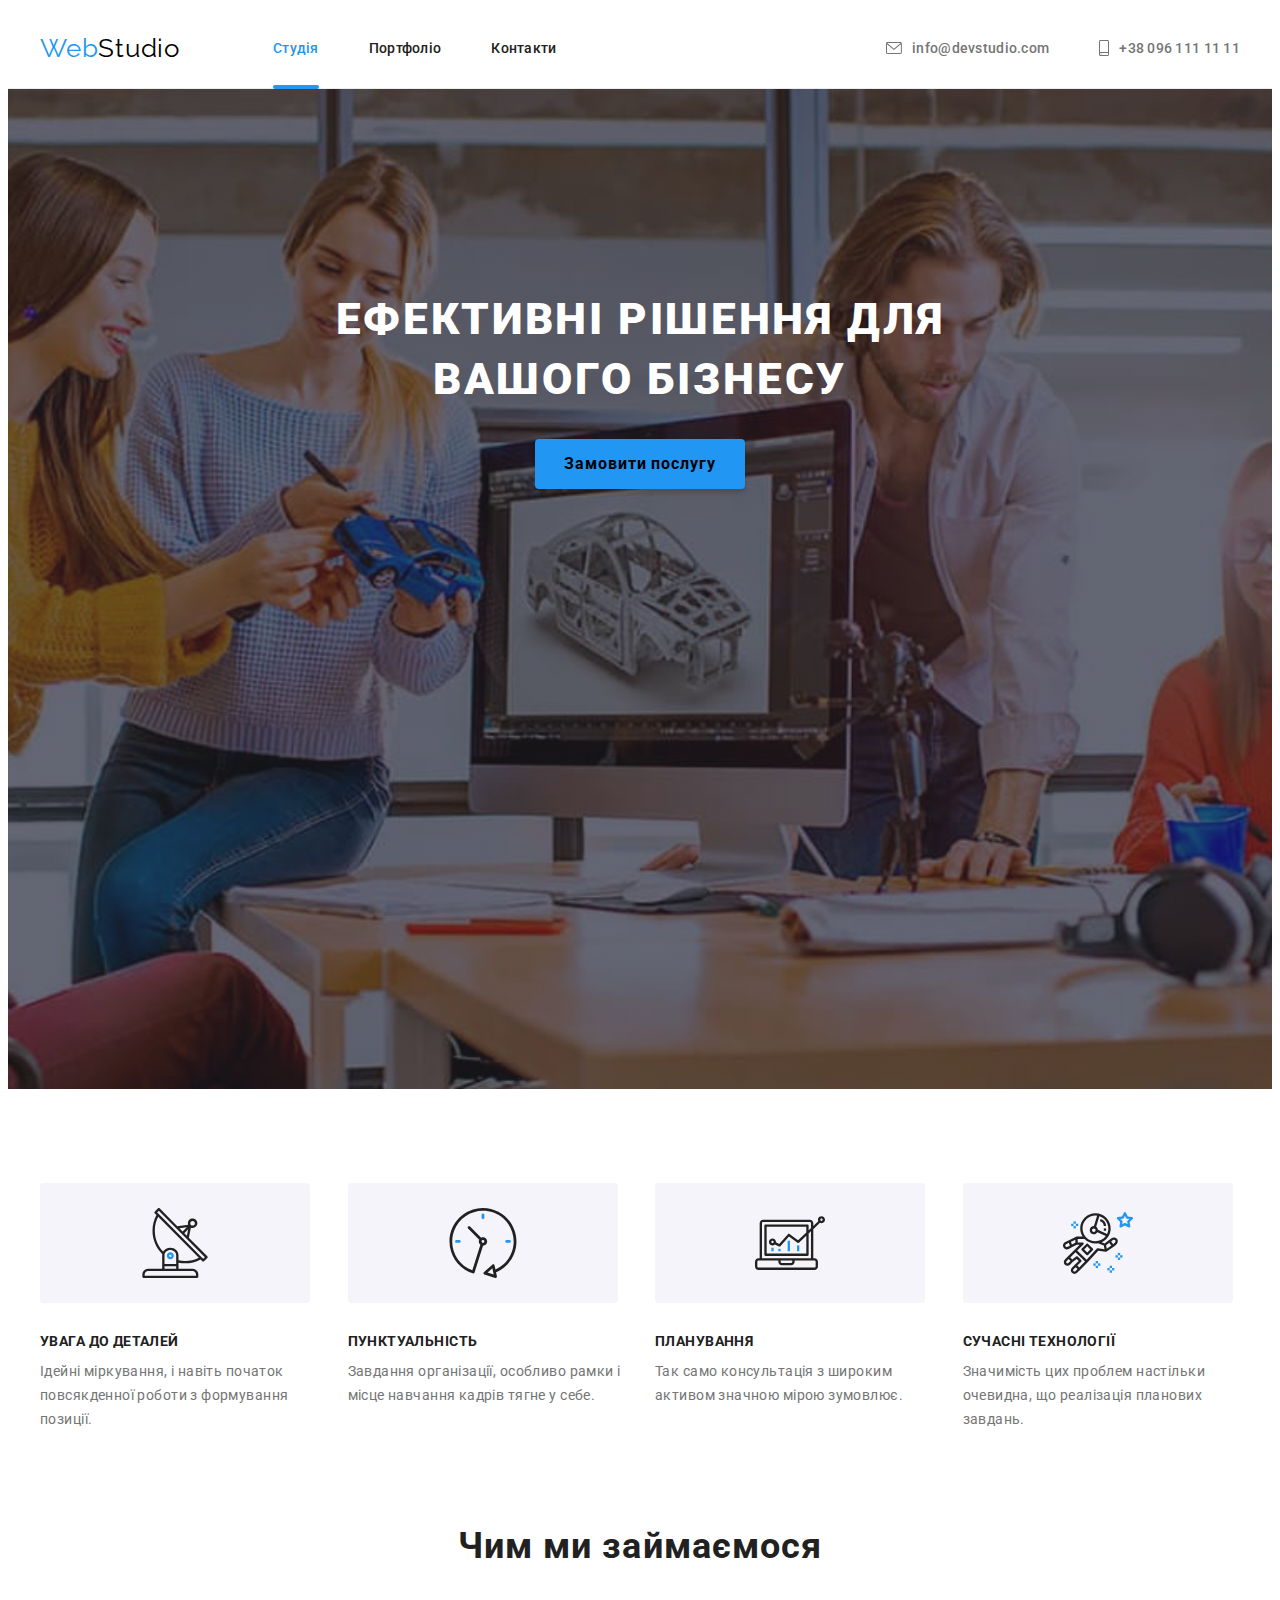
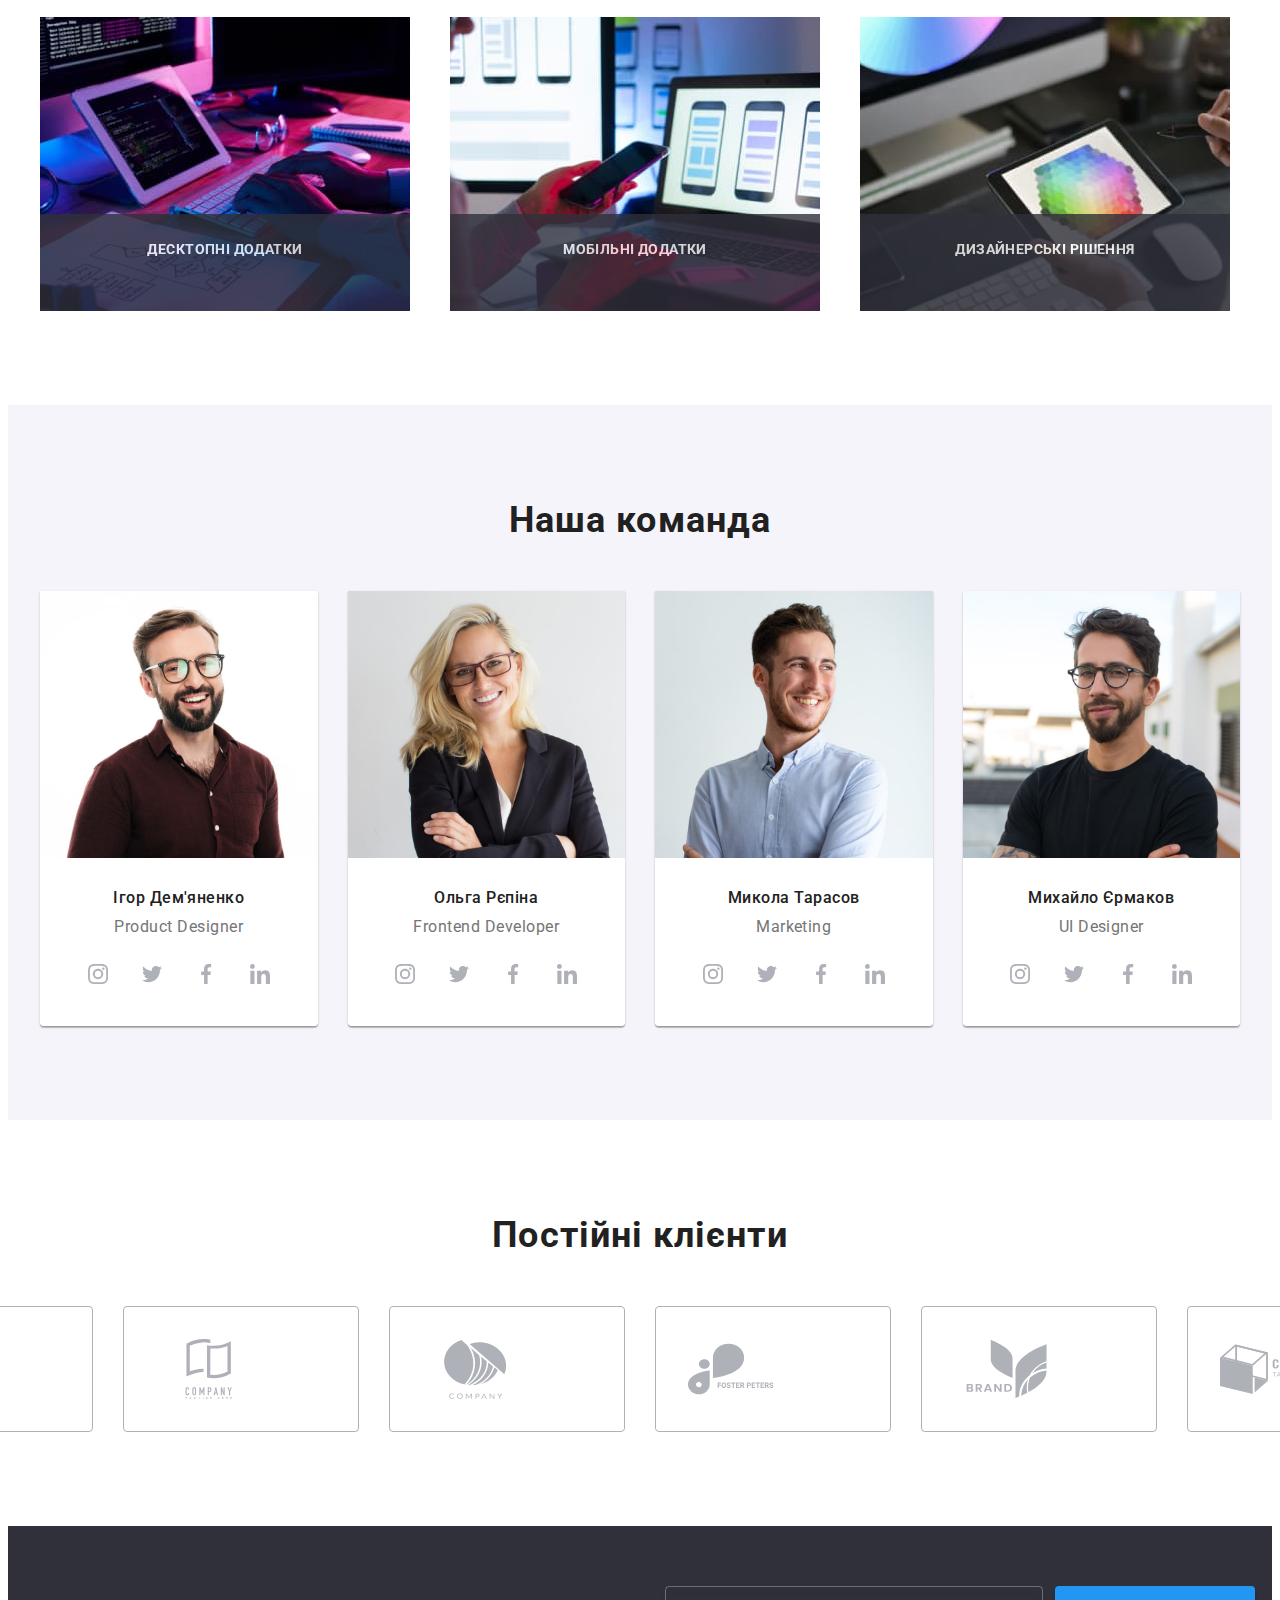
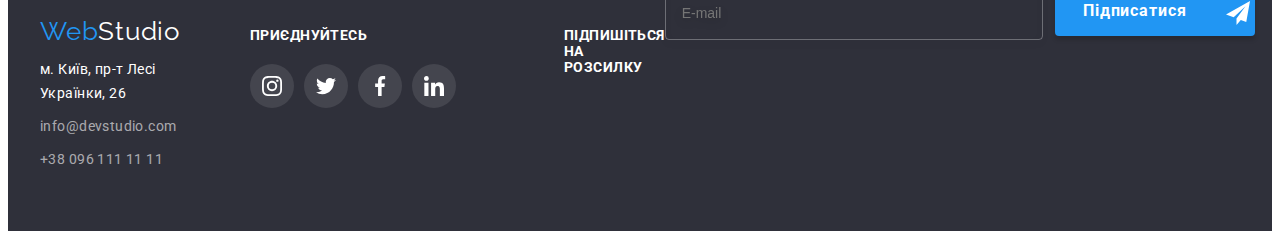
==== commit 5db1d69b: "футер розділ підписатись" ====
--- a/index.html
+++ b/index.html
@@ -363,12 +363,11 @@
                     </li>
                 </ul>
             </div>
-        </div>
-        <div class="footer-subscribe container">
+            <div class="footer-subscribe container">
             <p class="footer-title">ПІДПИШІТЬСЯ НА РОЗСИЛКУ</p>
-            <form action="#" class="subscribe-form"></form>
-            <label for="user-email"></label>
-            <input 
+            <form action="#" class="subscribe-form">
+                <label for="user-email"></label>
+                <input 
                 type="email" 
                 name="user-email" 
                 class="footer-input" 
@@ -376,12 +375,18 @@
                 placeholder="E-mail" 
             />
             <div class="subscribe-wrap">
-                <button type="button" class="subscribe btn">Підписатися</button>
+                <button type="button" class="subscribe-btn btn">Підписатися</button>
                 <svg class="subscribe-icon" width="24" height="24">
                     <use href="./images/icons.svg#icon-send"></use>
                 </svg>
             </div>
-        </div>
+        
+        </form>
+            
+            
+        </div>
+        </div>
+        
     </footer>
     <div class="backdrop is-hidden"  data-modal>
         <div class="modal"> 
--- a/css/styles.css
+++ b/css/styles.css
@@ -568,12 +568,12 @@
 }
 
 .footer-subscribe {
-justify-content: flex-end;
-}
-
-.footer-title {}
-
-.subscribe-form {}
+display: block;
+}
+
+.subscribe-form {
+  display: flex;
+}
 
 .footer-input {
   width: 358px;
@@ -594,7 +594,7 @@
   /* padding: 10px 28px; */
 }
 
-.subscribe {
+.subscribe-btn {
   font-weight: 700;
     font-size: 16px;
     line-height: calc(30/16);
@@ -609,6 +609,8 @@
     box-shadow: 0px 4px 4px rgba(0, 0, 0, 0.15);
     border-radius: 4px;
     border: none;
+    padding: 10px 28px;
+    margin-left: 12px;
 }
 
 .subscribe-icon {
@@ -617,8 +619,6 @@
   right: 5px;
   top: 50%;
   transform: translateY(-50%);
-  margin-left: 10px;
-  margin-right: 28px;
 }
 
 /* profile styles */
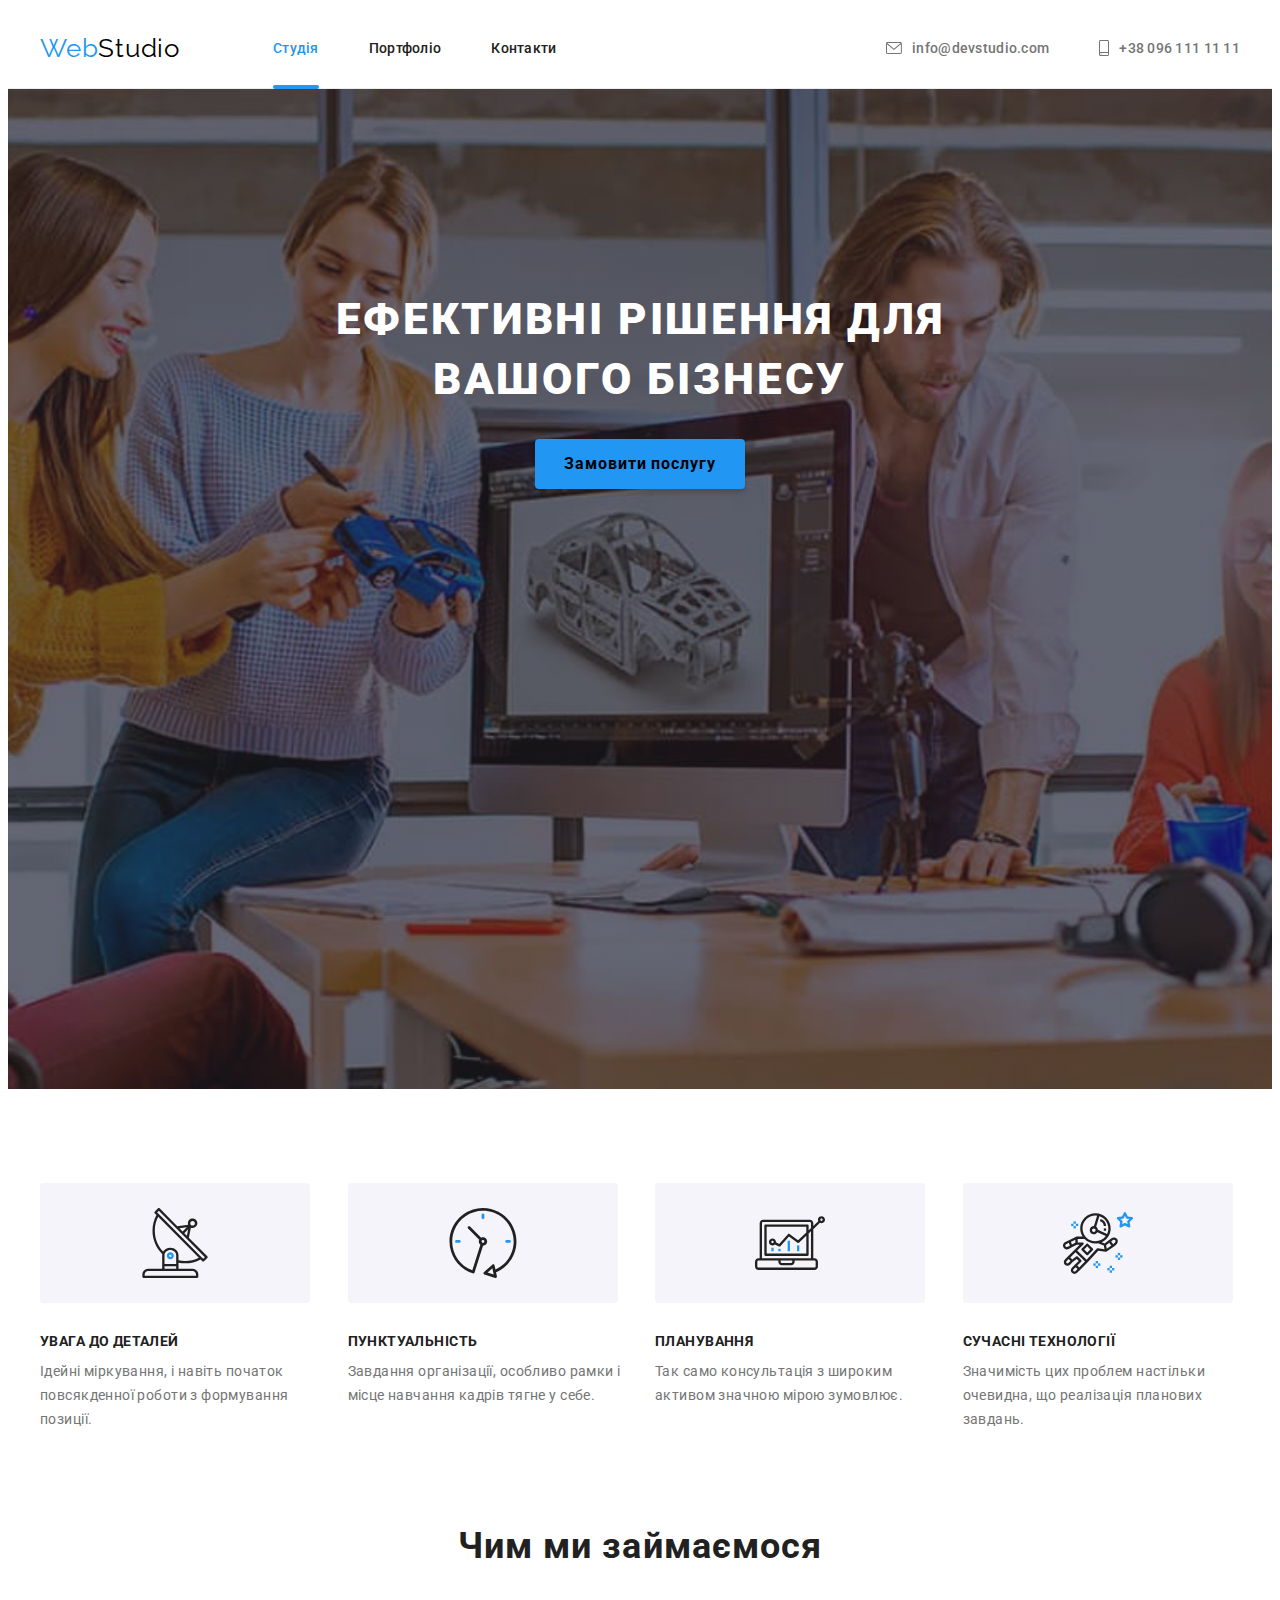
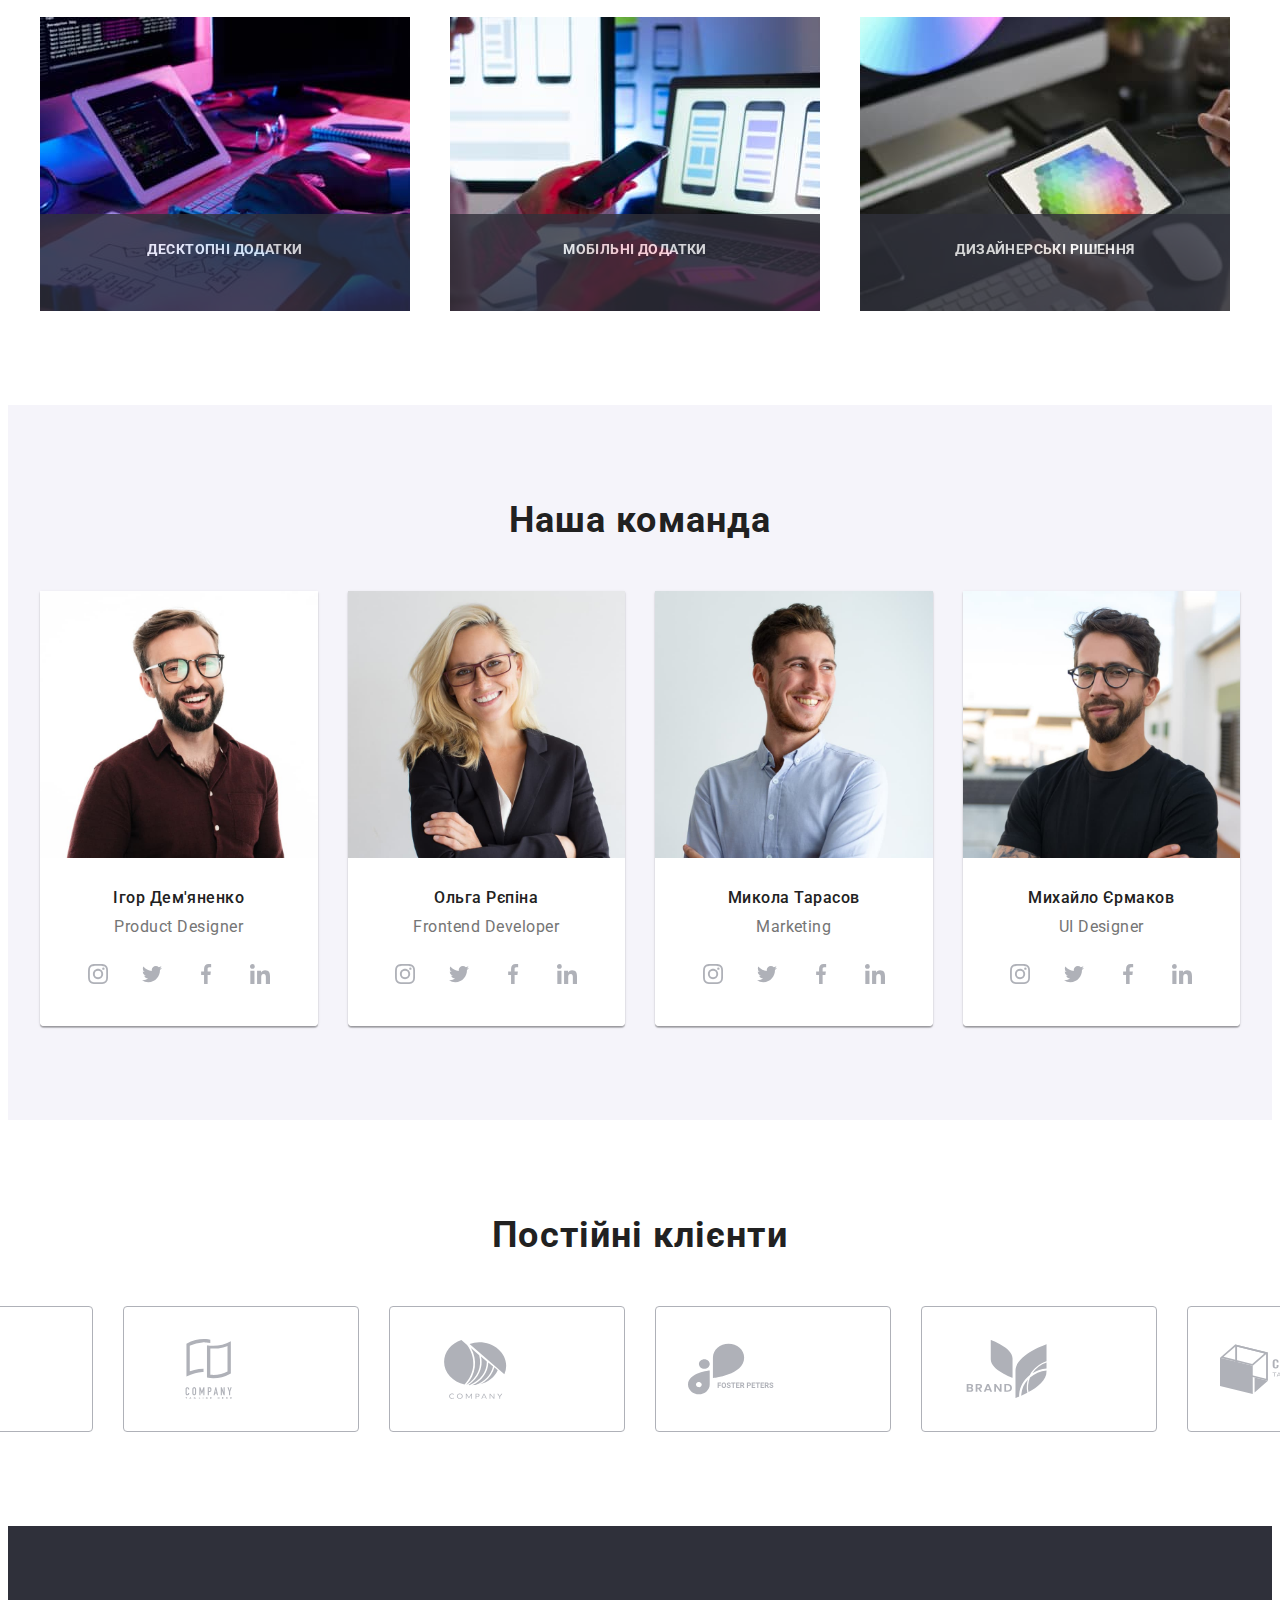
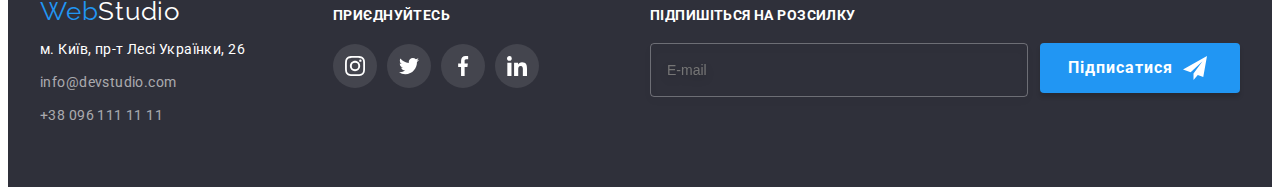
==== commit a63be6c4: "Розділ підписка футер" ====
--- a/index.html
+++ b/index.html
@@ -313,7 +313,7 @@
     </section>
     </main>
     <footer class="footer ">
-        <div class="container">
+        <div class="footer-field container">
             <div class="footer-container">
                 <a href="./index.html" class="logo-footer-link link"><span class="web">Web</span>Studio</a>
                     <address class="address">
@@ -363,7 +363,7 @@
                     </li>
                 </ul>
             </div>
-            <div class="footer-subscribe container">
+            <div class="footer-subscribe-container">
             <p class="footer-title">ПІДПИШІТЬСЯ НА РОЗСИЛКУ</p>
             <form action="#" class="subscribe-form">
                 <label for="user-email"></label>
@@ -375,18 +375,16 @@
                 placeholder="E-mail" 
             />
             <div class="subscribe-wrap">
-                <button type="button" class="subscribe-btn btn">Підписатися</button>
-                <svg class="subscribe-icon" width="24" height="24">
+                <button type="button" class="subscribe-btn btn">Підписатися
+                    <svg class="subscribe-icon" width="24" height="24">
                     <use href="./images/icons.svg#icon-send"></use>
                 </svg>
+            </button>
+                
             </div>
-        
         </form>
-            
-            
-        </div>
-        </div>
-        
+        </div>
+        </div>
     </footer>
     <div class="backdrop is-hidden"  data-modal>
         <div class="modal"> 
--- a/css/styles.css
+++ b/css/styles.css
@@ -510,6 +510,11 @@
 .footer .container{
   display: flex;
   align-items: baseline;
+  justify-content: space-between;
+}
+
+.footer-field {
+
 }
 
 .footer-social-container{
@@ -584,15 +589,11 @@
   display: block;
   background-color: transparent;
   font-size: 14px;
-  color: var(--black);
+  color: var(--secondary-text-color);
   outline: transparent;
   padding-left: 16px;
 }
 
-.subscribe-wrap{
-  position: relative;
-  /* padding: 10px 28px; */
-}
 
 .subscribe-btn {
   font-weight: 700;
@@ -611,15 +612,19 @@
     border: none;
     padding: 10px 28px;
     margin-left: 12px;
+    transition: background-color var(--time) var(--cubic);
 }
 
 .subscribe-icon {
-  position: absolute;
-  fill: var(--white);
-  right: 5px;
-  top: 50%;
-  transform: translateY(-50%);
-}
+  fill: currentColor;
+  margin-left: 10px;
+}
+
+.subscribe-btn:hover{
+  background-color: var(--btn-hover);
+}
+
+
 
 /* profile styles */
 /* ------------------------ styles------------------------------ */
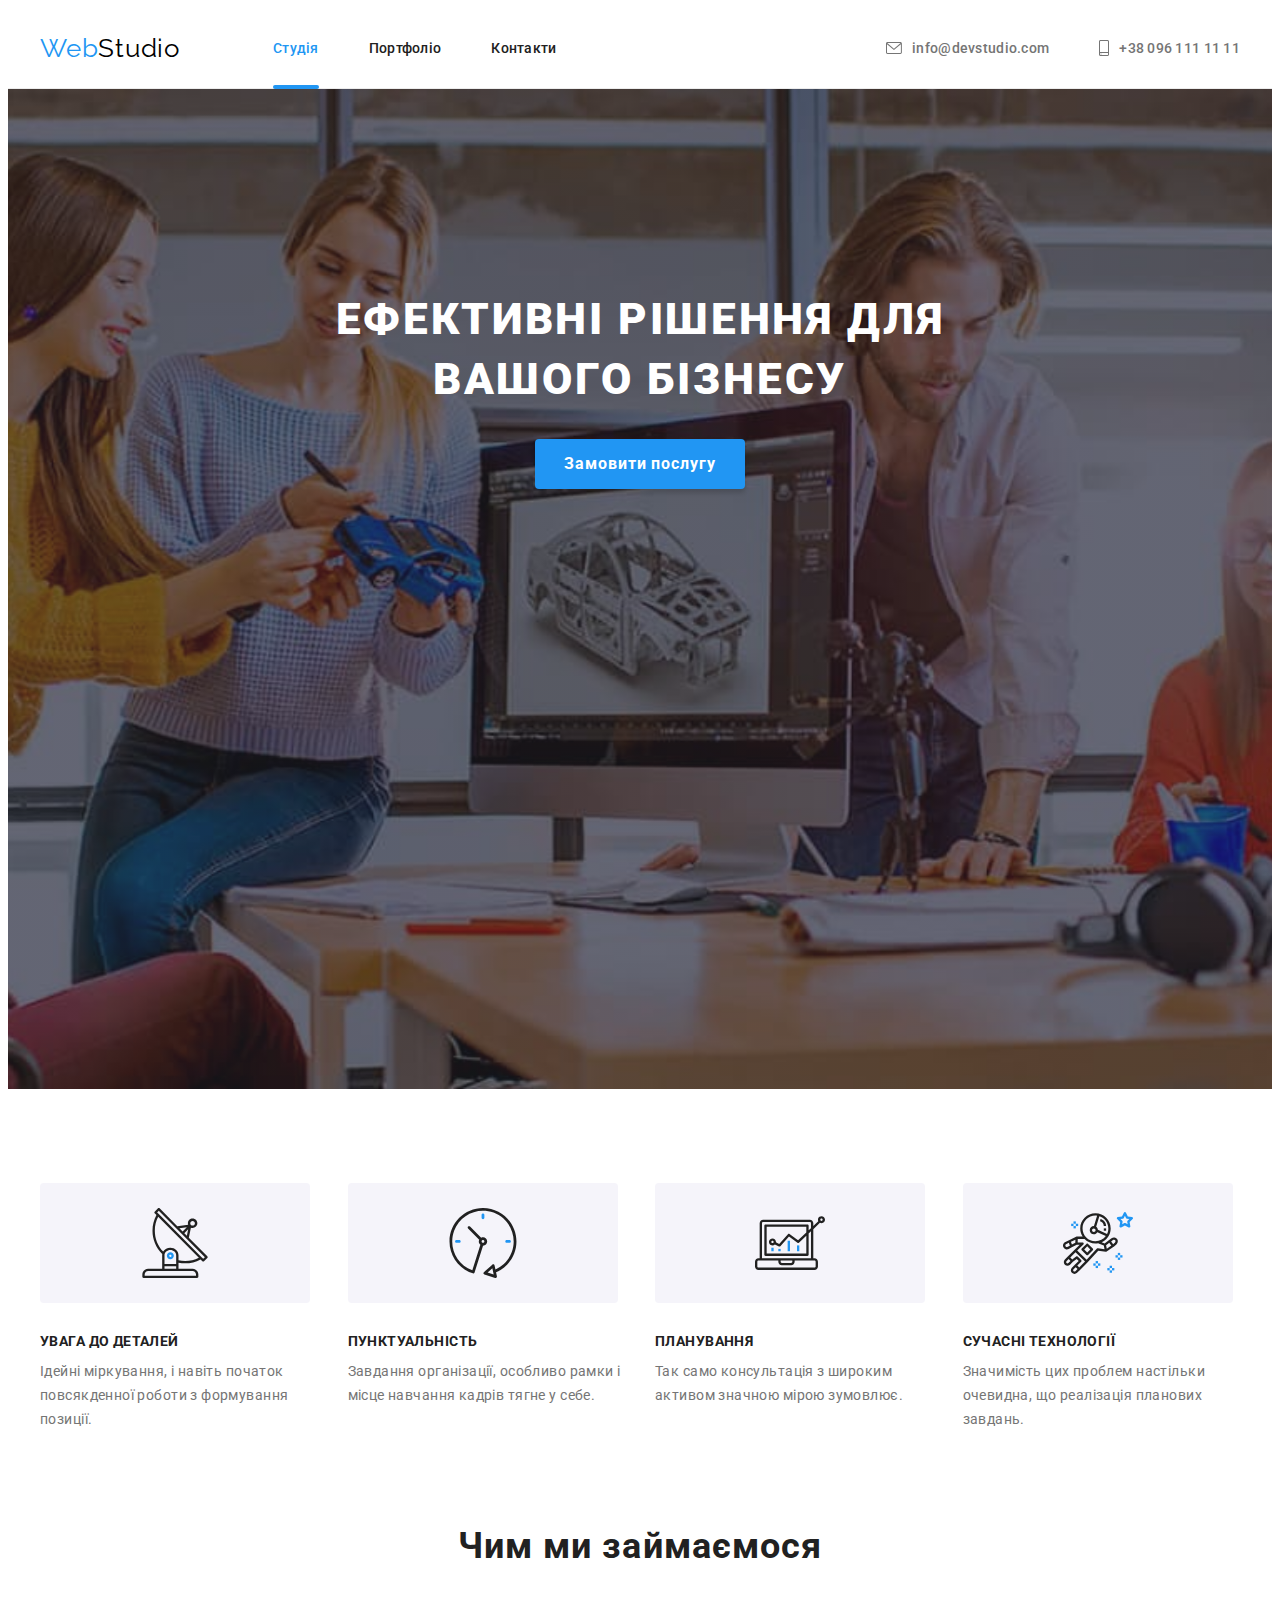
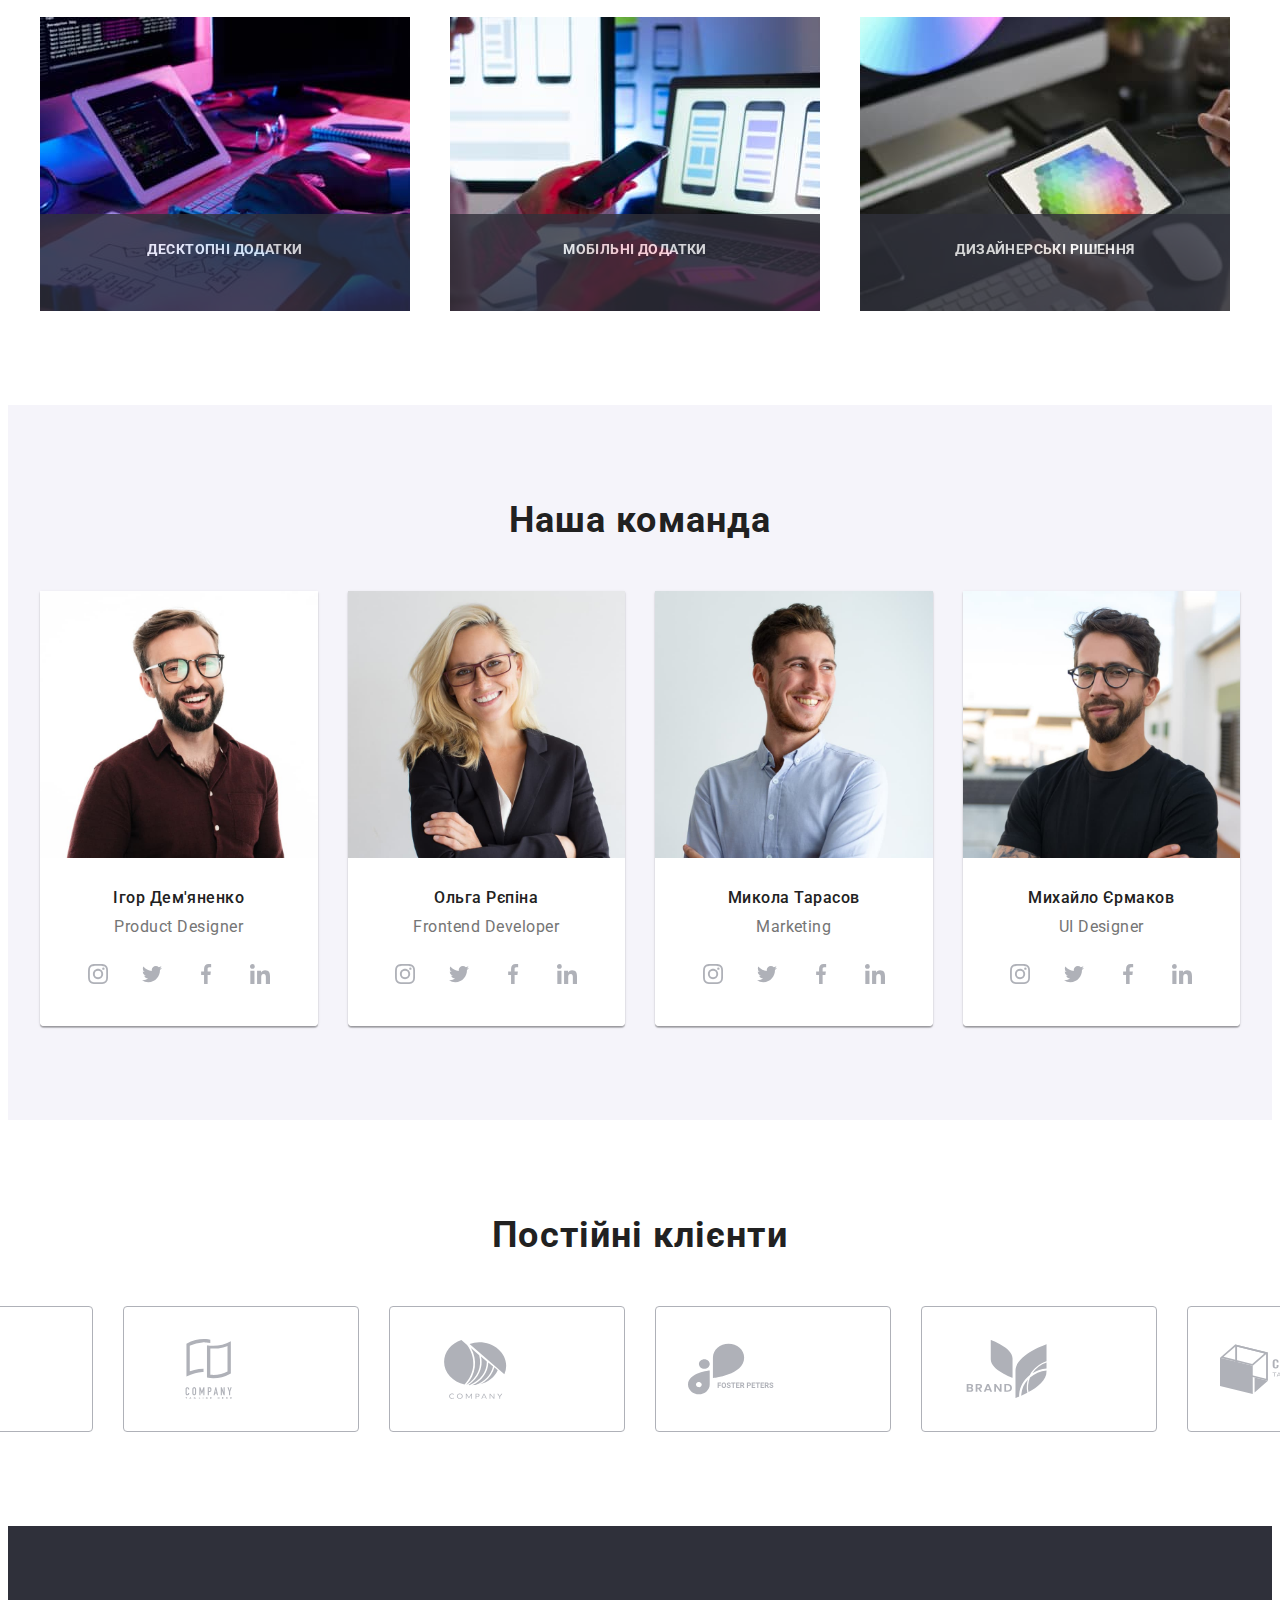
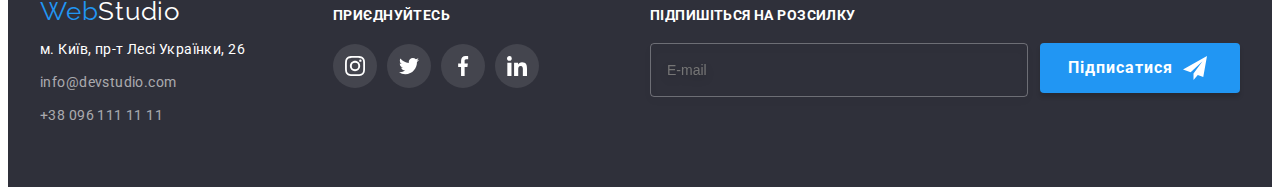
==== commit ed0ff366: "Закінчення виправлень модалки" ====
--- a/index.html
+++ b/index.html
@@ -15,6 +15,7 @@
     <link rel="stylesheet" href="./css/styles.css" />
 </head>
 <body>
+    <!-- header -->
     <header class="header">
         <div class="container header-container">
             <a href="./index.html" class="logo-link link"><span class="web">Web</span>Studio</a>
@@ -49,11 +50,13 @@
         </div>
     </header>
 <main>
+    <!-- hero -->
     <section class="section hero">
             <div class="container section-container">
                 <h1 class="section-title">Ефективні рішення для <br/> вашого бізнесу</h1>
                 <button type="button" class="section-btn btn" data-modal-open>Замовити послугу</button>
-            </section>
+     </section>
+     <!-- about section -->
     <section class="about section">
             <div class="container about-container">
                 <ul class="about-list ul" >
@@ -76,6 +79,7 @@
                 </ul>
             </div>
     </section>
+    <!-- aside -->
     <section class="aside ">
         <div class="container aside-container">
             <h3 class="aside-title">Чим ми займаємося</h3>
@@ -107,6 +111,7 @@
             </ul>
         </div>
     </section>
+    <!-- team section -->
     <section class="team section">
         <div class="container team-container">
             <h2 class="aside-title">Наша команда</h2>
@@ -262,6 +267,7 @@
             </ul>
         </div>
     </section>
+    <!-- clients section -->
     <section class="clients section">
         <div class="container clients-container">
             <h2 class="clients-title aside-title">Постійні клієнти</h2>
@@ -312,6 +318,7 @@
         </div>
     </section>
     </main>
+    <!-- footer -->
     <footer class="footer ">
         <div class="footer-field container">
             <div class="footer-container">
@@ -380,13 +387,13 @@
                     <use href="./images/icons.svg#icon-send"></use>
                 </svg>
             </button>
-                
             </div>
         </form>
         </div>
         </div>
     </footer>
-    <div class="backdrop is-hidden"  data-modal>
+    <!-- modal -->
+    <div class="backdrop is-hidden "  data-modal>
         <div class="modal"> 
             <button type="button" class="close-dtn btn" data-modal-close>
                 <svg class="close-icon" width="18" height="18">
@@ -451,6 +458,17 @@
                         placeholder="Введіть текст">
                     </textarea>
                 </div>
+                <label for="policy" class="policy-label">
+                    <input class="policy-checkbox visually-hidden "
+                        type="checkbox" 
+                        name="policy" 
+                        id="policy">
+                    <svg class="policy-icon" width="16" height="15">
+                        <use href="./images/icons.svg#icon-checkmark"></use>
+                    </svg>
+                        Погоджуюся з розсилкою та приймаю
+                    <a href="#" class="policy-link link">Умови договору</a>
+                </label>
                 <button type="submit" class="send-btn btn">Відправити</button>
             </form>
         </div>
--- a/css/styles.css
+++ b/css/styles.css
@@ -209,18 +209,17 @@
   background-color: var(--accent);
   border-radius: 4px;
   border: none;
-  color: var(--black);
+  color: var(--white);
   margin-top: 30px;
   padding: 10px 29px;
   box-shadow: 0px 4px 4px rgba(0, 0, 0, 0.15);
-  transition: color var(--time) var(--cubic),
+  transition:
   background-color var(--time) var(--cubic);
 }
 
 .section-btn:hover,
 .section-btn:focus{
   background-color: var(--btn-hover);
-  color: var(--white);
 }
 /* ------------------------about styles------------------------------ */
 
@@ -401,18 +400,16 @@
   text-decoration: none;
   color: inherit;
   color: var(--soc-link-team);
-  transition: border-color var(--time) var(--cubic),
+  transition: background-color var(--time) var(--cubic),
     color var(--time) var(--cubic);
 }
 
 .team-social-icon{
   fill: currentColor; 
-
 }
 
 .social-list-link:hover,
 .social-list-link:focus{
-  cursor: pointer;
   background-color: var(--accent);
   color: var(--white);
 }
@@ -872,7 +869,7 @@
   top: 50%;
   transform: translateY(-50%);
   margin-left: 11px;
- fill: currentColor;
+  fill: currentColor;
 }
 
 .modal-input{
@@ -912,7 +909,7 @@
   border-radius: 4px;
   margin-bottom: 20px;
   padding: 12px 16px;
-  color: var(--black);
+  color: var(--secondary-text-color);
   font-size: 12px;
   line-height: calc(14/12);
   transition:
@@ -924,7 +921,57 @@
     font-size: 12px;
     line-height: calc(14/12);
     letter-spacing: 0.01em;
-    color: rgba(117, 117, 117, 0.5);
+    color: var(--secondary-text-color);
+}
+
+.policy-label {
+  display: flex;
+  align-items: center;
+  justify-content: center;
+  gap: 8px;
+  margin-bottom: 30px;
+  font-size: 14px;
+  line-height: calc(24 / 14);
+  letter-spacing: 0.03em;
+  color:var(--secondary-text-color);
+}
+
+.policy-checkbox {
+  /* width: 425px;
+  height: 24px; */
+}
+
+
+.policy-icon {
+  fill: var(--white);
+  border: 2px solid #212121;
+  border-radius: 2px;
+  transition: border-color var(--time) var(--cubic),
+  background-color var(--time) var(--cubic);
+}
+
+.policy-link {
+  position: relative;
+  font-weight: 400;
+  font-size: 14px;
+  line-height: calc(24 / 14);
+  letter-spacing: 0.03em;
+  color: var(--accent);
+}
+
+.policy-link::after{
+  content: " ";
+  position: absolute;
+  bottom: 5px;
+  left: 0;
+  width: 100%;
+  height: 1px;
+  background-color: var(--accent);
+}
+
+.policy-checkbox:checked + .policy-icon{
+  border-color: transparent;
+  background-color: var(--accent);
 }
 
 .send-btn{
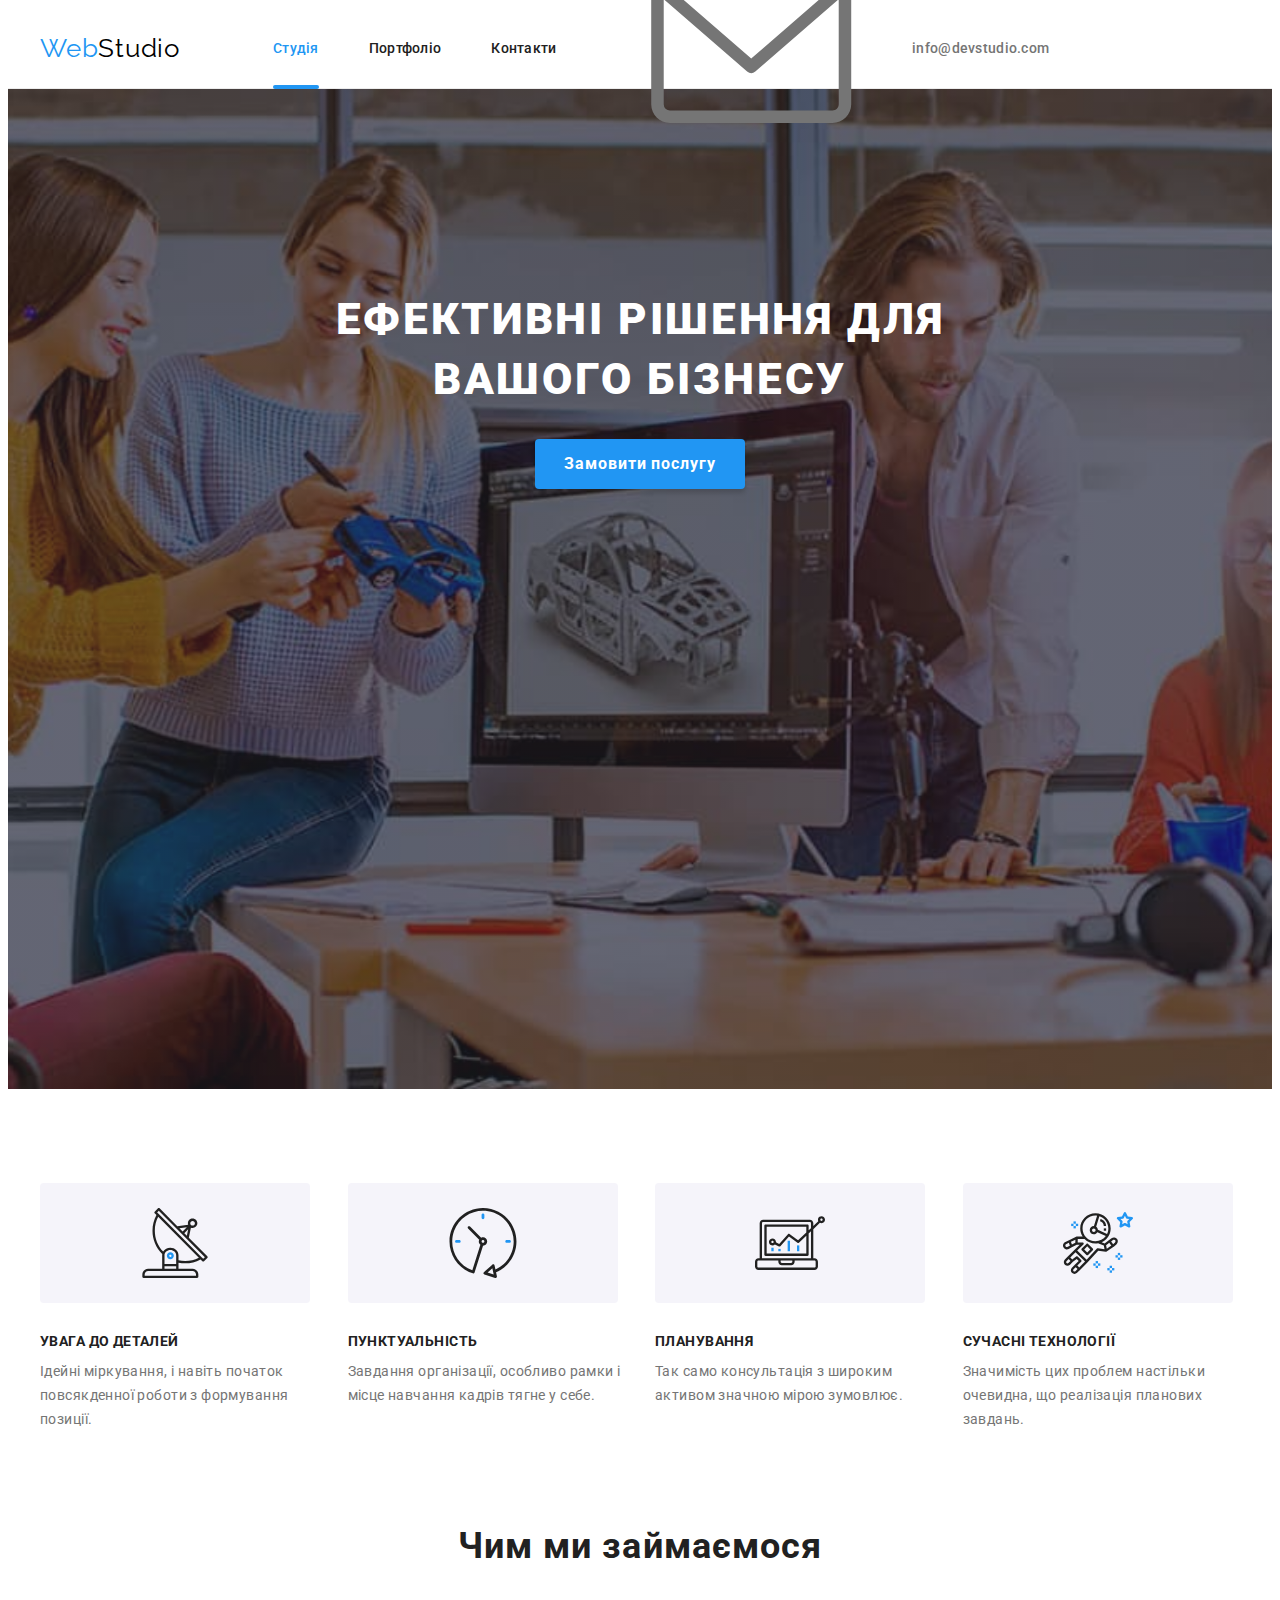
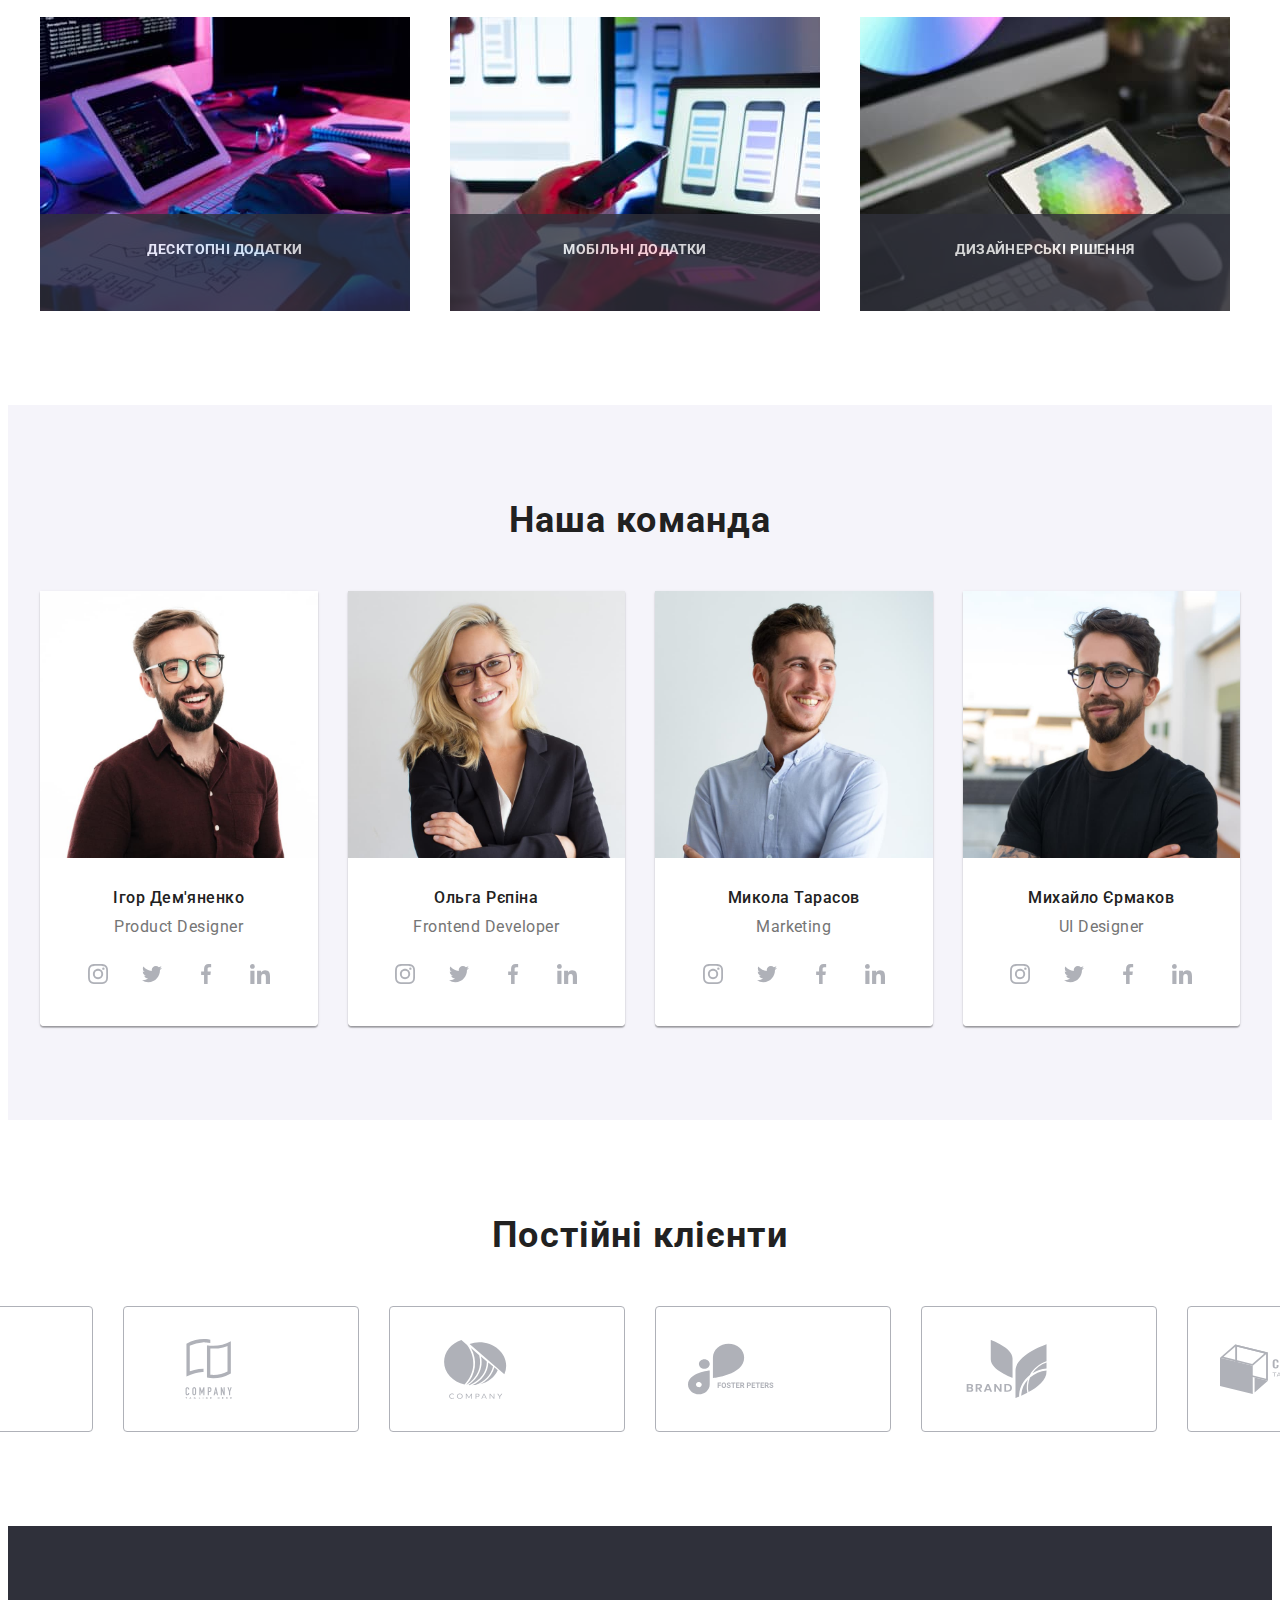
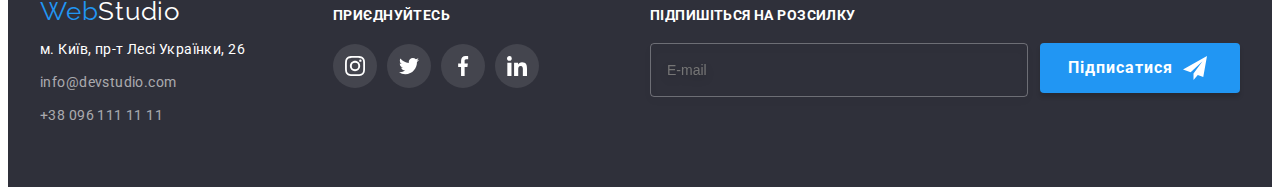
==== commit 590b362e: "коміт" ====
--- a/index.html
+++ b/index.html
@@ -15,7 +15,7 @@
     <link rel="stylesheet" href="./css/styles.css" />
 </head>
 <body>
-    <!-- header -->
+    <!-- HEADER -->
     <header class="header">
         <div class="container header-container">
             <a href="./index.html" class="logo-link link"><span class="web">Web</span>Studio</a>
@@ -32,7 +32,7 @@
                 <ul class="header-contacts ul">
                     <li class="header-contacts-list">
                         <a href=" mailto:info@devstudio.com" class="header-mail link">
-                            <svg class="icon-mail" width="16" height="12" >
+                            <svg class="icon-mail"  >
                                 <use href="./images/icons.svg#icon-envelope"></use>
                             </svg>
                         info@devstudio.com
@@ -49,6 +49,7 @@
                 </ul>
         </div>
     </header>
+    <!-- NAIN -->
 <main>
     <!-- hero -->
     <section class="section hero">
@@ -318,7 +319,7 @@
         </div>
     </section>
     </main>
-    <!-- footer -->
+    <!-- FOOTER -->
     <footer class="footer ">
         <div class="footer-field container">
             <div class="footer-container">
@@ -337,6 +338,7 @@
                         </ul> 
                     </address> 
             </div>
+            <!-- приєднуйтесь -->
             <div class="footer-social-container">
                 <span class="footer-title">ПРИЄДНУЙТЕСЬ</span>
                 <ul class="footer-social-list">
@@ -370,6 +372,7 @@
                     </li>
                 </ul>
             </div>
+            <!-- підпишіться -->
             <div class="footer-subscribe-container">
             <p class="footer-title">ПІДПИШІТЬСЯ НА РОЗСИЛКУ</p>
             <form action="#" class="subscribe-form">
@@ -392,7 +395,7 @@
         </div>
         </div>
     </footer>
-    <!-- modal -->
+    <!-- MODAL -->
     <div class="backdrop is-hidden "  data-modal>
         <div class="modal"> 
             <button type="button" class="close-dtn btn" data-modal-close>
@@ -412,7 +415,7 @@
                             required 
                             id="user-name" 
                         />
-                        <svg class="modal-icon" width="12" height="12">
+                        <svg class="modal-icon"  width="18" height="18">
                             <use href="./images/icons.svg#icon-name"></use>
                         </svg>
                    </div>
@@ -427,7 +430,7 @@
                             required
                             id="user-tel" 
                         />
-                        <svg class="modal-icon" width="12" height="12">
+                        <svg class="modal-icon" width="18" height="18">
                             <use href="./images/icons.svg#icon-tel"></use>
                         </svg>
                     </div>
@@ -442,7 +445,7 @@
                             required
                             id="user-mail" 
                         />
-                        <svg class="modal-icon" width="12" height="12">
+                        <svg class="modal-icon"  width="18" height="18">
                             <use href="./images/icons.svg#icon-postsend"></use>
                         </svg>
                     </div>
--- a/css/styles.css
+++ b/css/styles.css
@@ -510,9 +510,6 @@
   justify-content: space-between;
 }
 
-.footer-field {
-
-}
 
 .footer-social-container{
   margin-left: 70px;
@@ -848,14 +845,16 @@
 margin-bottom: 10px;
 }
 
+
+
 .label-title{
-  width: 22px;
-  height: 14px;
+  display: inline-block;
+  margin-bottom: 4px;
   font-size: 12px;
-    line-height: 14px;
+    line-height: calc(14/12);
     letter-spacing: 0.01em;
     color: var(--secondary-text-color);
-    margin-bottom: 4px;
+    
 }
 
 .input-wrap{
@@ -901,6 +900,10 @@
   margin-bottom: 20px;
 }
 
+textarea {
+  resize: none;
+}
+
 .feedback{
   display: block;
   width: 448px;
@@ -910,6 +913,7 @@
   margin-bottom: 20px;
   padding: 12px 16px;
   color: var(--secondary-text-color);
+  outline: transparent;
   font-size: 12px;
   line-height: calc(14/12);
   transition:
